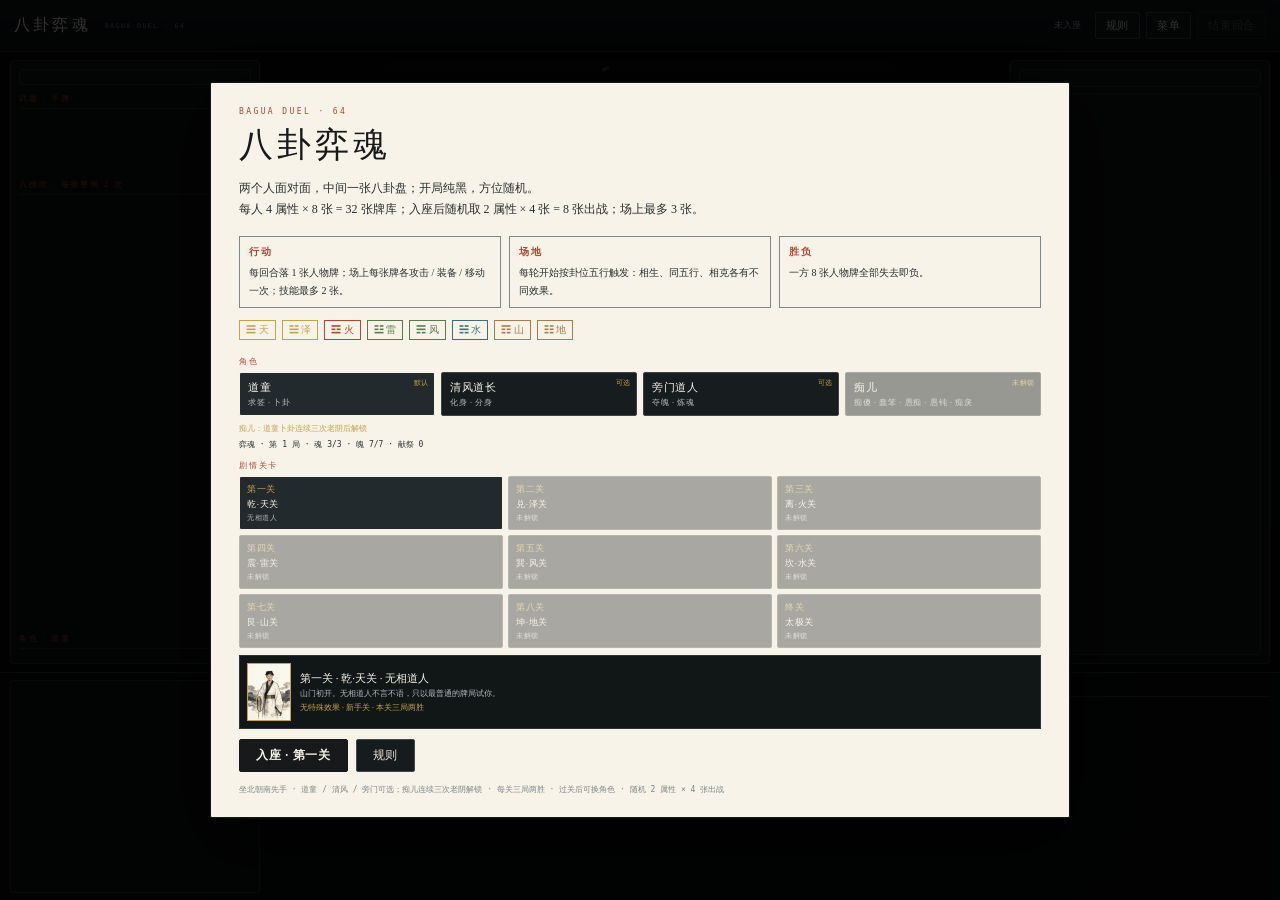
==== index.html @ 4fe2ffb8 "三局两胜结果防抖与结算可读性 阻止已排队的结算定时器误伤下一场；同一场结果只播报一次，仙丹奖励只在系列结束时触发；结算面板数值改为亮色。" ====
<!DOCTYPE html>
<html lang="zh-CN">
<head>
  <meta charset="UTF-8">
  <meta name="viewport" content="width=device-width, initial-scale=1.0">
  <title>八卦弈魂 · 64</title>
  <link rel="stylesheet" href="styles.css?v=20261023u">
</head>
<body>
  <div id="app">
    <header class="topbar">
      <div class="brand">八卦弈魂 <span>BAGUA DUEL · 64</span></div>
      <div class="seatbar" id="seatbar"></div>
      <div class="status" id="status">未入座</div>
      <div class="topactions">
        <button id="btnRules">规则</button>
        <button id="btnPause" title="菜单 / 暂停">菜单</button>
        <button id="btnEnd" disabled>结束回合</button>
      </div>
    </header>

    <main class="stage">
      <aside class="side left">
        <div class="myinfo" id="myInfo"></div>
        <div class="panelhead">武器 · 手牌</div>
        <div class="weapons" id="weapons"></div>
        <div class="panelhead">八技能 · 每张整局 2 次</div>
        <div class="skills" id="skills"></div>
        <div class="panelhead">角色 · 道童</div>
        <div class="charskills" id="charSkills"></div>
      </aside>

      <section class="arena">
        <canvas id="fx" aria-hidden="true"></canvas>
        <div class="opppublic" id="oppPublic"></div>
        <div class="boardwrap">
          <div class="dili">地利</div>
          <div class="board" id="board"></div>
        </div>
        <div class="figure me" id="myFigure"></div>
        <div class="prompt" id="prompt"></div>
      </section>

      <aside class="side right">
        <div class="season" id="season"></div>
        <div class="historyPanel"><div class="history" id="history"></div></div>
      </aside>
    </main>

    <footer class="dock">
      <div class="previewPanel" id="previewPanel"></div>
      <div class="handwrap">
        <div class="handhead" id="handHead"></div>
        <div class="hand" id="hand"></div>
      </div>
    </footer>

    <div class="screens" id="screens"></div>
    <div class="combobanner" id="comboBanner"></div>
    <div class="termflash" id="termFlash"></div>
  </div>

  <script src="src/data.js?v=20261023u"></script>
  <script src="src/meta.js?v=20261023u"></script>
  <script src="src/blessings.js?v=20261023u"></script>
  <script src="src/campaign.js?v=20261023u"></script>
  <script src="src/engine.js?v=20261023u"></script>
  <script src="src/ai.js?v=20261023u"></script>
  <script src="src/ui.js?v=20261023u"></script>
</body>
</html>
---- styles.css ----
:root {
  --paper0: #F7F3E8;
  --paper1: #EAE3D3;
  --paper2: #D5CBB4;
  --paper3: #B5A88E;
  --ink0: #17191B;
  --ink1: #2B3033;
  --ink2: #4B5257;
  --ink3: #7E868B;
  --ink4: #B6BCBE;
  --metal: #C2A24C;
  --wood: #5B7A4B;
  --water: #3F6E7A;
  --fire: #B4472F;
  --earth: #A97B4A;
  --serif: "Iowan Old Style", "Palatino Linotype", "Songti SC", "STSong", Georgia, serif;
  --mono: "SF Mono", ui-monospace, Menlo, Consolas, monospace;
  --season: #5B7A4B;
  --bg: #070809;
  --panel: #0E1113;
  --panel2: #121618;
  --line: #2C3336;
  --text: #E8E1D2;
  --dim: #8C9497;
}
* { box-sizing: border-box; }
html, body { margin: 0; padding: 0; height: 100%; background: var(--bg); color: var(--text); font-family: var(--serif); overflow: hidden; }
body::before {
  content: ''; position: fixed; inset: 0; pointer-events: none; z-index: 0;
  background:
    radial-gradient(ellipse at 50% 44%, rgba(194,162,76,.05), transparent 55%),
    radial-gradient(ellipse at 50% 110%, rgba(180,71,47,.06), transparent 55%);
}
button { font-family: var(--serif); font-size: 11px; letter-spacing: .06em; color: var(--text); background: #161B1D; border: 1px solid #41494C; border-radius: 2px; padding: 5px 10px; cursor: pointer; transition: background .12s, border-color .12s; }
button:hover { background: #232B2D; border-color: var(--paper2); }
button:disabled { opacity: .35; cursor: default; }
button.primary { background: var(--paper0); color: var(--ink0); border-color: var(--paper0); font-weight: 600; }
button.primary:hover { background: var(--fire); border-color: var(--fire); color: var(--paper0); }

#app { position: relative; z-index: 1; display: grid; grid-template-rows: 52px minmax(0, 1fr) 228px; height: 100%; }

/* ---------- 顶栏 ---------- */
.topbar { display: flex; align-items: center; gap: 14px; padding: 0 14px; background: linear-gradient(180deg,#121719,#0B0E10); border-bottom: 1px solid var(--line); }
.brand { font-size: 16px; letter-spacing: .2em; color: var(--paper0); white-space: nowrap; }
.brand span { font-family: var(--mono); font-size: 6.5px; letter-spacing: .22em; color: var(--ink3); margin-left: 7px; vertical-align: 2px; }
.seatbar { flex: 1; min-width: 0; display: flex; gap: 10px; align-items: center; font-size: 10px; color: var(--ink4); overflow: hidden; }
.seatbar span { white-space: nowrap; overflow: hidden; text-overflow: ellipsis; }
.seatbar .sbme { color: var(--paper1); }
.seatbar .sbfoe { color: var(--ink4); }
.seatbar span + span::before { content: '·'; margin-right: 8px; color: var(--ink3); }
.status { font-family: var(--mono); font-size: 9px; line-height: 1.5; color: var(--ink4); text-align: right; white-space: nowrap; }
.status b { color: var(--paper0); font-weight: 500; }
.topactions { display: flex; gap: 6px; }

/* ---------- 主舞台 ---------- */
.stage { min-height: 0; display: grid; grid-template-columns: 272px minmax(0, 1fr) 288px; gap: 10px; padding: 8px 10px; background: radial-gradient(ellipse at 50% 48%, #101416 0%, #070809 62%, #050607 100%); }
.side { min-height: 0; overflow: hidden; display: flex; flex-direction: column; gap: 6px; background: var(--panel); border: 1px solid var(--line); border-radius: 3px; padding: 8px; }
.panelhead { font-size: 8px; letter-spacing: .24em; color: var(--fire); border-bottom: 1px solid #272E31; padding-bottom: 4px; margin-top: 2px; }

.myinfo { background: var(--panel2); border: 1px solid #293033; border-radius: 2px; padding: 7px 8px; }
.myhead { display: flex; align-items: baseline; justify-content: space-between; }
.myhead span { font-size: 15px; color: var(--paper0); letter-spacing: .18em; }
.myhead b { font-size: 9px; color: var(--metal); font-weight: 500; }
.myline { font-family: var(--mono); font-size: 8.5px; color: var(--ink4); margin-top: 3px; }
.myline b { color: var(--paper0); font-weight: 500; }

.weapons { display: grid; grid-template-columns: 1fr 1fr; gap: 5px; min-height: 56px; }
.weapons .emptyhint { grid-column: 1 / -1; color: var(--ink3); font-size: 9px; text-align: center; padding-top: 14px; }
.wcard { text-align: left; padding: 5px 6px; background: #171C1E; border-color: #3C4447; display: flex; flex-direction: column; gap: 1px; }
.wcard .wname { font-size: 11px; color: var(--paper0); }
.wcard .wtype { font-family: var(--mono); font-size: 7px; color: var(--ink4); }
.wcard .wstats { font-family: var(--mono); font-size: 7.5px; color: var(--metal); }
.wcard.sel { border-color: var(--paper0); box-shadow: 0 0 0 1px var(--paper0); }
.wcard:hover .wname { color: var(--fire); }

.skills { display: grid; grid-template-columns: 1fr 1fr; gap: 5px; flex: 1; min-height: 0; overflow: auto; }
.skill { text-align: left; padding: 5px 6px; background: #14191B; border-color: #343C3F; border-left: 2px solid var(--c); display: flex; flex-direction: column; gap: 1px; }
.skill .skname { font-size: 11px; color: var(--paper0); display: flex; align-items: baseline; justify-content: space-between; }
.skill .skname i { font-style: normal; font-size: 12px; color: var(--c); }
.skill .skcond { font-family: var(--mono); font-size: 7px; color: var(--ink4); }
.skill.sel { border-color: var(--paper0); box-shadow: 0 0 0 1px var(--paper0); background: #20272A; }
.skill.used { opacity: .35; }
.skill:hover .skname { color: var(--fire); }

/* ---------- 中间：两个人 + 八卦 ---------- */
.arena { position: relative; min-height: 0; display: flex; flex-direction: column; align-items: center; justify-content: center; gap: 0; }
#fx { position: absolute; inset: 0; width: 100%; height: 100%; z-index: 4; pointer-events: none; }

.figure { position: relative; z-index: 3; height: 62px; display: flex; align-items: center; justify-content: center; pointer-events: none; }
.figure.me { height: 54px; }
.figbox { display: flex; align-items: center; gap: 10px; }
.figure.me .figbox { flex-direction: row-reverse; }
.figmask { position: relative; width: 54px; height: 54px; flex: 0 0 54px; filter: drop-shadow(0 4px 6px rgba(0,0,0,.6)); }
.figmask .face { position: absolute; left: 50%; top: 10px; transform: translateX(-50%); width: 30px; height: 36px; background: var(--paper0); border: 1px solid var(--ink0); border-radius: 44% 44% 48% 48%; }
.figmask .face::after { content: ''; position: absolute; left: 50%; top: 18px; transform: translateX(-50%); width: 1.5px; height: 10px; background: rgba(23,25,27,.4); }
.figmask .hat { position: absolute; left: 50%; top: 2px; transform: translateX(-50%); width: 58px; height: 10px; background: #0B0E10; border-radius: 50%; box-shadow: 0 1px 0 rgba(247,243,232,.1) inset; }
.figmask .hat::before { content: ''; position: absolute; left: 50%; bottom: 4px; transform: translateX(-50%); width: 30px; height: 14px; background: #0B0E10; border-radius: 50% 50% 6% 6%; }
.figmask .eye { position: absolute; top: 24px; width: 5px; height: 3px; background: var(--fire); border-radius: 50%; }
.figmask .eye.l { left: 18px; } .figmask .eye.r { right: 18px; }
.figure.me .figmask .eye { background: var(--metal); }
.figmeta { display: flex; flex-direction: column; gap: 1px; }
.figure.me .figmeta { text-align: right; }
.figmeta b { font-size: 12px; letter-spacing: .22em; color: var(--paper0); font-weight: 500; }
.figmeta span { font-family: var(--mono); font-size: 7.5px; color: var(--ink4); }

.boardwrap { position: relative; width: 440px; height: 440px; flex: 0 0 440px; z-index: 2; }
.dili { position: absolute; left: -34px; top: 50%; transform: translateY(-50%); writing-mode: vertical-rl; font-size: 9px; letter-spacing: .3em; color: var(--fire); border: 1px solid rgba(180,71,47,.5); padding: 6px 3px; z-index: 5; }
.board {
  position: absolute; inset: 0; border-radius: 50%;
  background: radial-gradient(circle at 50% 50%, #f8f4e9 0 34%, #ece4d2 60%, #d8ccb2 100%);
  border: 1.5px solid var(--ink0);
  box-shadow: 0 0 0 5px #1A2022, 0 0 0 6.5px #4A5255, 0 16px 48px rgba(0,0,0,.7);
}
.board::before { content: ''; position: absolute; inset: 14px; border-radius: 50%; border: 1px dashed rgba(23,25,27,.25); pointer-events: none; }
.board::after { content: ''; position: absolute; inset: 34px; border-radius: 50%; border: 1px solid rgba(23,25,27,.15); pointer-events: none; }
.slot {
  position: absolute; left: 50%; top: 50%; width: 88px; height: 98px; z-index: 3;
  transform: translate(-50%, -50%) rotate(var(--a)) translateY(-168px) rotate(calc(-1 * var(--a)));
  display: flex; flex-direction: column; align-items: center; gap: 2px;
}
.slothead { height: 17px; display: flex; align-items: baseline; gap: 3px; white-space: nowrap; }
.slothead b { font-size: 9px; color: var(--ink0); font-weight: 600; }
.slothead span { font-family: var(--mono); font-size: 6.5px; color: var(--ink2); }
.slot.seat .slothead b { color: var(--fire); }
.slot.valid { cursor: pointer; }
.slot.valid .cempty { border-color: var(--ink0); box-shadow: 0 0 0 2px var(--ink0); background: #fffdf6; }
.slot.valid .unit { outline: 2px solid var(--metal); outline-offset: 1px; cursor: pointer; }
.slot.target .unit { outline: 2px solid var(--fire); outline-offset: 1px; cursor: pointer; }
.slot.selected .unit, .slot.selected .cempty { outline: 2px solid var(--fire); outline-offset: 1px; }
.cempty { width: 84px; height: 70px; background: rgba(247,243,232,.92); border: 1px solid var(--ink3); border-radius: 2px; display: flex; flex-direction: column; align-items: center; justify-content: center; gap: 1px; text-align: center; transition: box-shadow .12s, background .12s; }
.cempty b { font-size: 8.5px; color: var(--ink1); font-weight: 500; }
.cempty span { font-family: var(--mono); font-size: 6.3px; color: var(--ink2); }
.cempty em { font-style: normal; font-family: var(--mono); font-size: 6px; color: var(--ink3); }
.unit { position: relative; width: 84px; height: 70px; background: var(--paper0); border: 1px solid var(--ink0); border-radius: 2px; padding: 2px; display: flex; flex-direction: column; align-items: center; color: var(--ink0); box-shadow: 1px 2px 0 rgba(0,0,0,.35); }
.unit.mine { box-shadow: 0 0 0 1.5px var(--fire), 1px 2px 0 rgba(0,0,0,.35); }
.unit.foe { box-shadow: 0 0 0 1.5px var(--water), 1px 2px 0 rgba(0,0,0,.35); }
.unit .uport { width: 30px; height: 34px; display: grid; place-items: center; }
.unit .uport svg { display: block; }
.unit .uname { font-size: 8px; white-space: nowrap; overflow: hidden; max-width: 80px; text-overflow: ellipsis; margin-top: 1px; }
.unit .ustats { position: absolute; left: 2px; right: 2px; bottom: 1px; display: flex; justify-content: space-between; font-family: var(--mono); font-size: 8px; font-weight: 700; }
.unit .ustats span { width: 15px; height: 15px; display: grid; place-items: center; border-radius: 50%; background: var(--ink0); color: var(--paper0); }
.unit .ustats .h { background: var(--paper0); color: var(--ink0); box-shadow: 0 0 0 1px var(--ink0); }
.unit.mine .ustats .a { background: var(--fire); }
.unit.foe .ustats .a { background: var(--water); }
.ushield { position: absolute; top: 1px; right: 1px; padding: 0 3px; height: 13px; display: grid; place-items: center; background: var(--paper0); border: 1px solid var(--water); color: var(--water); font-family: var(--mono); font-size: 7px; z-index: 2; }
.st { position: absolute; font-style: normal; font-family: var(--mono); font-size: 6px; padding: 0 2px; background: var(--ink0); color: var(--paper0); border-radius: 1px; }
.st.ban { left: 1px; top: 1px; background: var(--fire); }
.st.sban { left: 1px; top: 13px; background: var(--water); }
.st.mult { right: 1px; bottom: 17px; background: var(--metal); color: var(--ink0); }
.st.eq { left: 1px; bottom: 1px; background: rgba(23,25,27,.75); max-width: 40px; overflow: hidden; white-space: nowrap; text-overflow: ellipsis; }

.taiji { position: absolute; left: 50%; top: 50%; pointer-events: none; z-index: 2; }
.taiji.big { width: 118px; height: 118px; animation: spin 52s linear infinite; }
.taiji.small { width: 54px; height: 54px; animation: spinrev 19s linear infinite; }
.taiji svg { display: block; width: 100%; height: 100%; }
@keyframes spin { from { transform: translate(-50%,-50%) rotate(0); } to { transform: translate(-50%,-50%) rotate(360deg); } }
@keyframes spinrev { from { transform: translate(-50%,-50%) rotate(0); } to { transform: translate(-50%,-50%) rotate(-360deg); } }
.seatmark { position: absolute; left: 50%; transform: translateX(-50%); font-family: var(--mono); font-size: 7px; letter-spacing: .16em; color: rgba(23,25,27,.55); z-index: 2; pointer-events: none; }
.seatmark.top { top: 8px; } .seatmark.bottom { bottom: 8px; }

.prompt { position: relative; z-index: 5; flex: 0 0 24px; display: flex; align-items: center; justify-content: center; gap: 8px; font-size: 10.5px; color: var(--fire); letter-spacing: .03em; text-align: center; }
.prompt b { color: var(--paper0); font-weight: 500; }
.prompt .sub { color: var(--ink4); font-family: var(--mono); font-size: 8px; }
.prompt .cooldownhint { color: var(--metal); font-family: var(--mono); font-size: 8px; margin-left: 5px; }

/* ---------- 右侧：天时 + 记录 ---------- */
.season { background: var(--panel2); border: 1px solid #293033; border-radius: 3px; padding: 8px 9px; }
.seasontop { display: flex; align-items: baseline; justify-content: space-between; border-bottom: 1px solid #272E31; padding-bottom: 4px; }
.seasontop span { font-size: 8px; letter-spacing: .24em; color: var(--fire); }
.seasontop b { font-family: var(--mono); font-size: 8.5px; color: var(--paper1); font-weight: 500; }
.termnow { padding: 6px 0 4px; }
.termnow b { font-size: 13px; color: var(--paper0); letter-spacing: .06em; }
.termnow span { font-family: var(--mono); font-size: 7.5px; color: var(--metal); margin-left: 6px; }
.termnow p { margin: 3px 0 0; font-size: 9.5px; line-height: 1.5; color: var(--ink4); }
.termnext { border-top: 1px dashed #333B3E; padding-top: 3px; margin-top: 3px; font-size: 8.5px; line-height: 1.5; color: var(--ink4); }
.termnext span { font-family: var(--mono); font-size: 7px; color: var(--fire); margin-right: 4px; }
.termnext b { color: var(--paper1); font-weight: 500; }
.termnext em { display: block; font-style: normal; color: var(--ink3); font-size: 8px; }

.historyPanel { flex: 1; min-height: 0; background: var(--panel2); border: 1px solid #293033; border-radius: 3px; display: flex; flex-direction: column; overflow: hidden; }
.history { flex: 1; min-height: 0; display: flex; flex-direction: column; }
.hhead { display: flex; align-items: baseline; justify-content: space-between; padding: 7px 9px 5px; border-bottom: 1px solid #272E31; }
.hhead span { font-size: 11px; letter-spacing: .18em; color: var(--paper1); }
.hhead i { font-family: var(--mono); font-size: 7px; color: var(--ink3); font-style: normal; }
.hbody { flex: 1; overflow: auto; padding: 4px 9px 8px; scrollbar-width: thin; }
.hrow { display: grid; grid-template-columns: 15px minmax(0,1fr); gap: 4px; font-size: 10.5px; line-height: 1.55; color: var(--ink4); padding: 1px 0; }
.hrow .hk { font-family: var(--mono); font-size: 8px; color: var(--ink3); text-align: center; }
.hrow.month { color: var(--paper1); border-top: 1px solid #2C3437; margin-top: 3px; padding-top: 4px; }
.hrow.month .hk { color: var(--fire); }
.hrow.weather { color: var(--metal); }
.hrow.weather .hk { color: var(--metal); }
.hrow.turn { color: var(--paper1); }
.hrow.turn .hk { color: var(--fire); }
.hrow.place .hk { color: var(--wood); }
.hrow.attack { color: #D8A08E; }
.hrow.attack .hk { color: var(--fire); }
.hrow.equip .hk { color: var(--metal); color: var(--metal); }
.hrow.skill { color: #C9B98E; }
.hrow.skill .hk { color: var(--metal); }
.hrow.death { color: var(--fire); }
.hrow.death .hk { color: var(--fire); }
.hrow.end .hk { color: var(--ink3); }
.hrow.term { color: var(--paper1); }
.hrow.term .hk { color: var(--wood); }

/* ---------- 底部：介绍 + 人物牌 ---------- */
.dock { display: grid; grid-template-columns: 280px minmax(0,1fr); gap: 8px; padding: 7px 10px; background: #0A0D0F; border-top: 1px solid var(--line); }
.previewPanel { min-height: 0; background: var(--panel); border: 1px solid #293033; border-radius: 3px; padding: 8px; display: flex; gap: 8px; overflow: hidden; }
.pvhint { width: 100%; align-self: center; text-align: center; color: var(--ink3); font-size: 9px; line-height: 1.7; }
.pvport { flex: 0 0 auto; width: 74px; }
.pvport svg { display: block; width: 74px; height: 88px; }
.pvinfo { flex: 1; min-width: 0; display: flex; flex-direction: column; gap: 3px; }
.pvt { display: flex; align-items: baseline; justify-content: space-between; gap: 5px; }
.pvt b { font-size: 14px; color: var(--paper0); letter-spacing: .04em; }
.pvt span { font-family: var(--mono); font-size: 7px; color: var(--metal); text-align: right; }
.pvstats { display: flex; gap: 5px; flex-wrap: wrap; }
.pvstats span { font-family: var(--mono); font-size: 8.5px; color: var(--paper1); border: 1px solid #3E474A; padding: 0 4px; border-radius: 1px; }
.pvline { font-size: 9px; line-height: 1.5; color: var(--ink4); }
.pvnote { font-family: var(--mono); font-size: 7.5px; line-height: 1.5; color: var(--fire); }
.pvicon { flex: 0 0 auto; width: 70px; height: 88px; display: grid; place-items: center; font-size: 38px; color: var(--paper1); background: #171C1E; border: 1px solid #343C3F; }

.rosterwrap { min-width: 0; display: flex; flex-direction: column; gap: 3px; }
.rosterhead { display: grid; grid-template-columns: 70px repeat(8, 1fr); gap: 3px; flex: 0 0 17px; }
.rhcorner { font-size: 8px; letter-spacing: .1em; color: var(--ink3); display: flex; align-items: center; padding-left: 3px; }
.rhcol { font-size: 9px; color: var(--paper1); text-align: center; border-bottom: 1px solid #2C3437; display: flex; align-items: center; justify-content: center; gap: 2px; }
.rhcol i { font-style: normal; font-size: 8px; color: var(--ink3); }
.roster { flex: 1; min-height: 0; display: flex; flex-direction: column; gap: 3px; }
.rrow { flex: 1; min-height: 0; display: grid; grid-template-columns: 70px repeat(8, 1fr); gap: 3px; }
.rrowhead { display: flex; flex-direction: column; justify-content: center; padding-left: 3px; border-left: 2px solid var(--c); }
.rrowhead b { font-size: 10px; color: var(--paper1); font-weight: 500; }
.rrowhead span { font-family: var(--mono); font-size: 6.5px; color: var(--ink3); }
.rtile { position: relative; min-width: 0; display: flex; align-items: center; gap: 4px; padding: 2px 4px; text-align: left; background: var(--paper0); color: var(--ink0); border: 1px solid #6E777B; border-radius: 2px; overflow: hidden; }
.rtile:hover { border-color: var(--fire); background: #FFF9EC; }
.rtile.sel { outline: 2px solid var(--fire); outline-offset: 1px; }
.rtile.placed { opacity: .38; }
.rtile.dead { opacity: .28; filter: grayscale(1); }
.rport { flex: 0 0 22px; display: grid; place-items: center; }
.rport svg { display: block; width: 22px; height: 25px; }
.rnm { min-width: 0; display: flex; flex-direction: column; font-size: 9px; white-space: nowrap; overflow: hidden; text-overflow: ellipsis; }
.rnm em { font-style: normal; font-family: var(--mono); font-size: 7px; color: var(--ink2); }
.rstate { position: absolute; right: 2px; top: 2px; font-family: var(--mono); font-size: 6px; color: var(--fire); }
.rstate.dead { color: var(--ink2); }

/* ---------- 幕 / 节气 ---------- */
.screens { position: fixed; inset: 0; z-index: 60; display: none; align-items: center; justify-content: center; padding: 24px; background: rgba(0,0,0,.8); overflow: auto; }
.screens.show { display: flex; }
.panel { width: min(860px, 100%); max-height: 94vh; overflow: auto; background: var(--paper0); color: var(--ink0); border: 1px solid var(--ink0); border-radius: 2px; padding: 24px 28px 22px; box-shadow: 0 24px 70px rgba(0,0,0,.7); }
.kick { font-family: var(--mono); font-size: 8px; letter-spacing: .3em; color: var(--fire); }
.panel h1 { margin: 6px 0 10px; font-size: 34px; font-weight: 500; letter-spacing: .12em; }
.panel h2 { margin: 0; font-size: 20px; font-weight: 500; letter-spacing: .1em; }
.panel .lead { margin: 0 0 16px; font-size: 12px; line-height: 1.75; color: var(--ink1); }
.startrow { display: grid; grid-template-columns: repeat(3, 1fr); gap: 8px; margin-bottom: 12px; }
.startbox { border: 1px solid var(--ink3); padding: 8px 9px; }
.startbox b { display: block; font-size: 10px; letter-spacing: .16em; color: var(--fire); margin-bottom: 3px; }
.startbox span { font-size: 10px; line-height: 1.55; color: var(--ink1); }
.starttrigrams { display: flex; gap: 6px; flex-wrap: wrap; margin-bottom: 16px; }
.starttrigrams span { border: 1px solid var(--c); color: var(--c); padding: 2px 6px; font-size: 10px; }
.startbtns { display: flex; gap: 8px; align-items: center; }
.startbtns button { padding: 7px 16px; font-size: 12px; }
.startbtns button.primary { background: var(--ink0); color: var(--paper0); border-color: var(--ink0); }
.startbtns button.primary:hover { background: var(--fire); border-color: var(--fire); }
.startfoot { margin-top: 12px; font-family: var(--mono); font-size: 8px; color: var(--ink3); }
.phead { display: flex; align-items: baseline; justify-content: space-between; margin-bottom: 10px; }
.phead button { background: transparent; color: var(--ink1); border-color: var(--ink3); }
.rulegrid { display: grid; grid-template-columns: 1fr 1fr; gap: 8px 14px; }
.rulegrid b { display: block; font-size: 10px; letter-spacing: .14em; color: var(--fire); margin-bottom: 2px; }
.rulegrid p { margin: 0; font-size: 10px; line-height: 1.6; color: var(--ink1); }
.skillref { margin-top: 12px; border-top: 1px solid var(--ink3); padding-top: 8px; display: grid; grid-template-columns: 1fr 1fr; gap: 5px 14px; }
.skillref div { font-size: 9.5px; line-height: 1.5; color: var(--ink1); }
.skillref b { color: var(--ink0); margin-right: 5px; }
.rulesfoot { margin-top: 10px; font-family: var(--mono); font-size: 8px; color: var(--ink2); }
.resultrow { display: grid; grid-template-columns: repeat(3, 1fr); gap: 8px; margin: 14px 0 18px; }
.resultrow div { border: 1px solid var(--ink3); padding: 8px; }
.resultrow b { display: block; font-size: 9px; letter-spacing: .16em; color: var(--fire); }
.resultrow span { font-size: 13px; color: var(--ink0); }
.metaline { display: flex; align-items: baseline; justify-content: space-between; gap: 8px; border-top: 1px solid var(--ink3); border-bottom: 1px solid var(--ink3); padding: 7px 0; margin-bottom: 9px; }
.metaline b { font-size: 10px; color: var(--fire); letter-spacing: .08em; }
.metaline span { font-family: var(--mono); font-size: 8px; color: var(--ink2); }
.metachoice { border: 1px solid var(--ink3); padding: 8px; font-size: 9px; color: var(--ink1); }
.metabtns { display: flex; gap: 6px; margin-top: 6px; }
.metabtns button { font-size: 9px; padding: 4px 8px; }
.metabtns button:disabled { opacity: .4; cursor: not-allowed; }
.losslist { display: flex; flex-wrap: wrap; gap: 5px; margin: 7px 0; }
.losslist button { padding: 4px 8px; background: #171C1E; border: 1px solid #3C4447; color: var(--paper0); font-size: 9px; }
.losslist button.sel { border-color: var(--metal); box-shadow: 0 0 0 1px var(--metal); background: #232A2D; }
.losslist button:disabled { opacity: .35; cursor: not-allowed; }
.lossback { margin-top: 2px; padding: 3px 7px; font-size: 8px; }
.sacbox { margin-top: 8px; font-size: 8px; }
.sacattrs { flex-wrap: wrap; }
.sacattrs button { font-size: 8px; padding: 3px 6px; }
.metamsg { border-left: 2px solid var(--metal); padding: 5px 7px; font-size: 9px; color: var(--ink1); background: rgba(194,162,76,.08); }
.metafail { border: 1px solid var(--fire); padding: 7px; color: var(--fire); font-size: 10px; }
.metafail span { display: block; color: var(--ink1); font-size: 8px; margin-top: 2px; }
.metafoot { margin-top: 10px; font-size: 8px; color: var(--ink2); line-height: 1.5; }
.runmeta { margin: -4px 0 9px; font-family: var(--mono); font-size: 8px; color: var(--ink1); }

.termflash { position: fixed; inset: 0; z-index: 55; pointer-events: none; display: none; align-items: center; justify-content: center; flex-direction: column; gap: 7px; background: radial-gradient(ellipse at 50% 45%, rgba(247,243,232,.94) 0%, rgba(234,227,211,.55) 42%, rgba(0,0,0,0) 70%); }
.termflash.show { display: flex; animation: termfade 2.3s ease-out forwards; }
.termflash .tf1 { font-size: 40px; letter-spacing: .3em; color: var(--ink0); }
.termflash .tf2 { font-family: var(--mono); font-size: 10px; letter-spacing: .12em; color: var(--fire); }
.termflash .tf3 { font-size: 13px; color: var(--ink1); letter-spacing: .04em; }
@keyframes termfade { 0% { opacity: 0; } 12% { opacity: 1; } 70% { opacity: 1; } 100% { opacity: 0; } }

@media (max-width: 1280px) {
  .stage { grid-template-columns: 250px minmax(0,1fr) 260px; }
  .boardwrap { width: 390px; height: 390px; flex-basis: 390px; }
  .slot { transform: translate(-50%,-50%) rotate(var(--a)) translateY(-148px) rotate(calc(-1 * var(--a))); }
  .dock { grid-template-columns: 250px minmax(0,1fr); }
}
@media (max-width: 1080px) {
  .stage { grid-template-columns: 230px minmax(0,1fr); }
  .side.right { display: none; }
  .boardwrap { width: 340px; height: 340px; flex-basis: 340px; }
  .slot { transform: translate(-50%,-50%) rotate(var(--a)) translateY(-128px) rotate(calc(-1 * var(--a))); }
  .rtile .rport { display: none; }
}

/* 人物牌网格压缩，四行同屏 */
.rtile { height: 38px; }
.rport { flex: 0 0 18px; }
.rport svg { width: 18px; height: 20px; }
.rnm { font-size: 8.5px; }
.rnm em { font-size: 6.5px; }
.rrow { gap: 2px; }

/* 可选目标：落子用朱砂，攻击用更粗的朱砂 */
.slot.valid .cempty { border-color: var(--fire); box-shadow: 0 0 0 2px var(--fire), inset 0 0 0 1px rgba(180,71,47,.25); }
.slot.target .unit { outline: 2.5px solid var(--fire); outline-offset: 1px; box-shadow: 0 0 0 3px rgba(180,71,47,.2), 1px 2px 0 rgba(0,0,0,.35); }

/* ================= v2：8 张手牌 / 场上 3 / 公开手牌 / 场地 ================= */
.opppublic {
  position: relative; z-index: 3; height: 84px; width: 100%;
  display: flex; align-items: center; justify-content: center; gap: 12px;
}
.opppublic .figbox { flex: 0 0 auto; }
.opppublic .figmask { transform: scale(.8); }
.oppu { display: flex; flex-direction: column; gap: 2px; min-width: 0; }
.oplabel { font-family: var(--mono); font-size: 6.5px; letter-spacing: .12em; color: var(--ink4); }
.ophand { display: flex; gap: 2px; }
.opweapons { display: flex; gap: 3px; align-items: center; }
.wmini { padding: 1px 4px; font-size: 8px; color: var(--paper1); background: #151A1C; border: 1px solid #3E4649; border-radius: 1px; }
.wmini:hover { border-color: var(--metal); }
.none { font-size: 8px; color: var(--ink3); }
.sbdiff { font-family: var(--mono); font-size: 7px; color: var(--metal); }

.htile.mini {
  width: 26px; height: 32px; padding: 1px; gap: 0; display: flex; flex-direction: column; align-items: center;
  background: var(--paper0); border: 1px solid #5D676A; border-radius: 1px;
}
.htile.mini .hport { display: block; }
.htile.mini .hport svg { width: 20px; height: 22px; display: block; }
.htile.mini span { font-size: 5.5px; color: var(--ink1); line-height: 1; }
.htile.mini.dead { opacity: .25; filter: grayscale(1); }
.htile.mini.board { opacity: .4; }
.htile.mini.sel { outline: 1px solid var(--fire); }

.handwrap { display: flex; flex-direction: column; gap: 4px; min-width: 0; min-height: 0; }
.handhead {
  flex: 0 0 17px; display: flex; align-items: center; justify-content: space-between; gap: 8px;
  font-family: var(--mono); font-size: 7.5px; color: var(--ink4);
  border-bottom: 1px solid #2C3437; padding: 0 2px;
}
.handhead span:nth-child(2) { color: var(--metal); }
.handhead span:nth-child(3) { color: var(--fire); }
.dock .hand {
  flex: 1; min-height: 0; display: grid; grid-template-columns: repeat(4, 1fr); grid-template-rows: repeat(2, 1fr);
  gap: 4px; padding: 0; overflow: hidden; align-items: stretch;
}
.htile {
  position: relative; min-width: 0; min-height: 0; display: flex; align-items: center; gap: 5px;
  padding: 3px 5px; text-align: left; background: var(--paper0); color: var(--ink0);
  border: 1px solid #6E777B; border-radius: 2px; overflow: hidden;
}
.htile:hover { border-color: var(--fire); background: #FFF9EC; }
.htile.sel { outline: 2px solid var(--fire); outline-offset: 1px; }
.htile.board { opacity: .42; }
.htile.dead { opacity: .25; filter: grayscale(1); }
.htile .hport { flex: 0 0 30px; display: grid; place-items: center; }
.htile .hport svg { display: block; width: 30px; height: 34px; }
.htile .hname { min-width: 0; flex: 1; font-size: 11px; white-space: nowrap; overflow: hidden; text-overflow: ellipsis; }
.htile .hstats { font-family: var(--mono); font-size: 8px; color: var(--ink2); }
.htile .hstate { position: absolute; right: 2px; top: 2px; font-family: var(--mono); font-size: 6px; color: var(--fire); }
.htile .hstate.dead { color: var(--ink2); }

.season .fghead { font-size: 7px; letter-spacing: .18em; color: var(--fire); margin-bottom: 3px; }
.fgrow {
  display: flex; align-items: baseline; gap: 5px; padding: 2px 0;
  border-bottom: 1px dashed #293033; font-size: 7.5px; line-height: 1.45; color: var(--ink4);
  white-space: nowrap; overflow: hidden;
}
.fgrow b { flex: 0 0 14px; color: var(--c); font-weight: 600; }
.fgrow span { overflow: hidden; text-overflow: ellipsis; }
.termline { margin-top: 4px; font-family: var(--mono); font-size: 7px; color: var(--ink3); }

.slot.move .cempty { border-color: var(--water); box-shadow: 0 0 0 2px var(--water); }
.slot.equipable .unit { outline: 2px solid var(--metal); outline-offset: 1px; cursor: pointer; }
.slot.skillable .unit { outline: 2px solid var(--wood); outline-offset: 1px; cursor: pointer; }
.slot.ally .unit { outline: 2px solid #6E9B6E; outline-offset: 1px; cursor: pointer; }
.unit .uweapon {
  position: absolute; right: 1px; top: 1px; font-family: var(--mono); font-size: 6px;
  color: var(--paper0); background: rgba(23,25,27,.78); padding: 0 2px; border-radius: 1px; z-index: 2;
}
.ubadges { position: absolute; left: 1px; right: 1px; bottom: 17px; display: flex; flex-wrap: wrap; gap: 1px; z-index: 2; }
.ubadges .st { position: static; font-style: normal; font-family: var(--mono); font-size: 5.5px; padding: 0 2px; border-radius: 1px; background: var(--ink0); color: var(--paper0); }
.ubadges .st.buff { background: var(--fire); }
.ubadges .st.debuff { background: var(--water); }
.ubadges .st.armor { background: var(--earth); }
.ubadges .st.vuln { background: #8A5A4A; }
.ubadges .st.fire { background: var(--fire); }
.ubadges .st.burn { background: #7A3A28; }
.ubadges .st.new { background: var(--metal); color: var(--ink0); }
.ubadges .st.done { background: #5A6265; }
.ubadges .st.extra { background: var(--wood); }
.ubadges .st.ban { background: var(--fire); }
.ubadges .st.sban { background: var(--water); }

.diffhead { font-size: 8px; letter-spacing: .22em; color: var(--fire); margin: 10px 0 5px; }
.diffbtns { display: flex; gap: 6px; margin-bottom: 14px; }
.diff {
  flex: 1; text-align: left; padding: 7px 8px; background: #171C1E; color: var(--text);
  border: 1px solid #3C4447; display: flex; flex-direction: column; gap: 2px;
}
.diff b { font-size: 11px; color: var(--paper0); font-weight: 500; }
.diff span { font-size: 8px; line-height: 1.4; color: var(--ink4); }
.diff.sel { border-color: var(--paper0); box-shadow: 0 0 0 1px var(--paper0); background: #232A2D; }
.diff:hover b { color: var(--fire); }

.charhead { font-size: 8px; letter-spacing: .22em; color: var(--fire); margin: 10px 0 5px; }
.charpick { display: grid; grid-template-columns: repeat(4, minmax(0, 1fr)); gap: 6px; margin-bottom: 12px; }
.charpick-btn {
  position: relative; text-align: left; padding: 7px 8px; background: #171C1E; color: var(--text);
  border: 1px solid #3C4447; display: flex; flex-direction: column; gap: 2px; cursor: pointer;
}
.charpick-btn b { font-size: 11px; color: var(--paper0); font-weight: 500; padding-right: 26px; }
.charpick-btn span { font-size: 8px; line-height: 1.4; color: var(--ink4); white-space: nowrap; overflow: hidden; text-overflow: ellipsis; }
.charpick-btn i { position: absolute; top: 5px; right: 5px; font-size: 7px; font-style: normal; color: var(--metal); }
.charpick-btn.sel { border-color: var(--paper0); box-shadow: 0 0 0 1px var(--paper0); background: #232A2D; }
.charpick-btn:disabled { opacity: .42; cursor: not-allowed; }
.charpick-btn:not(:disabled):hover b { color: var(--fire); }
@media (max-width: 600px) { .charpick { grid-template-columns: repeat(2, minmax(0, 1fr)); } }
.charstreak { margin: -5px 0 9px; font-size: 8px; color: var(--metal); }
.cchoice { margin-top: 6px; border: 1px solid var(--line); background: #0E1113; padding: 6px; }
.cchoicehead { font-size: 8px; color: var(--metal); margin-bottom: 5px; line-height: 1.4; }
.cchoicegrid { display: grid; grid-template-columns: 1fr 1fr 1fr; gap: 4px; }
.cchoicegrid button { text-align: left; padding: 5px 6px; background: #171C1E; border: 1px solid #3C4447; display: flex; flex-direction: column; gap: 1px; }
.cchoicegrid button b { font-size: 10px; color: var(--paper0); font-weight: 500; }
.cchoicegrid button span { font-size: 7px; color: var(--ink4); line-height: 1.35; }
.cchoicegrid button:hover { border-color: var(--metal); }
.cchoicecancel { margin-top: 5px; font-size: 8px; padding: 3px 7px; }

.preppanel { width: min(980px, 100%); max-height: 94vh; overflow: auto; }
.preppanel h2 { margin: 2px 0 5px; font-size: 22px; font-weight: 500; }
.preplead { margin: 0 0 9px; font-size: 9px; color: var(--ink2); line-height: 1.5; }
.prepattrs { display: grid; grid-template-columns: repeat(4, minmax(0, 1fr)); gap: 6px; margin-bottom: 8px; }
.prepatt { text-align: left; padding: 6px 8px; background: #171C1E; border: 1px solid #3C4447; display: flex; flex-direction: column; gap: 2px; }
.prepatt b { font-size: 11px; color: var(--paper0); font-weight: 500; }
.prepatt span { font-family: var(--mono); font-size: 7px; color: var(--ink4); }
.prepatt.sel { border-color: var(--c); box-shadow: 0 0 0 1px var(--c); background: #232A2D; }
.prepgrid { display: grid; grid-template-columns: 1fr 1fr; gap: 8px; }
.prepcol { border: 1px solid #3C4447; padding: 6px; }
.prepcolhead { display: flex; justify-content: space-between; border-bottom: 1px solid #3C4447; padding-bottom: 3px; margin-bottom: 5px; }
.prepcolhead b { font-size: 11px; color: var(--c); font-weight: 500; }
.prepcolhead span { font-family: var(--mono); font-size: 8px; color: var(--ink4); }
.prepcards { display: grid; grid-template-columns: repeat(4, minmax(0, 1fr)); gap: 4px; }
.prepcard { padding: 3px; background: #171C1E; border: 1px solid #3C4447; display: flex; flex-direction: column; align-items: stretch; gap: 1px; text-align: left; }
.prepcard .prepport { display: block; width: 100%; aspect-ratio: 34 / 45; overflow: hidden; background: #d8cfb8; }
.prepcard .prepport .portrait { width: 100%; height: 100%; object-fit: cover; }
.prepname { font-size: 8px; color: var(--paper0); }
.prepstat { font-family: var(--mono); font-size: 7px; color: var(--ink4); }
.prepcard.sel { border-color: var(--c); box-shadow: 0 0 0 1px var(--c); background: #232A2D; }
.prepcard:disabled { opacity: .35; cursor: not-allowed; }
.prephint { font-size: 9px; color: var(--ink3); border: 1px dashed #3C4447; padding: 14px; text-align: center; }
.prepbar { display: flex; align-items: center; justify-content: space-between; gap: 8px; margin-top: 10px; }
.prepcount { font-family: var(--mono); font-size: 8px; color: var(--ink2); }
.prepactions { display: flex; gap: 5px; }
.prepactions button { font-size: 9px; }
.prepactions button:disabled { opacity: .4; cursor: not-allowed; }
@media (max-width: 600px) {
  .prepattrs { grid-template-columns: repeat(2, minmax(0, 1fr)); }
  .prepgrid { grid-template-columns: 1fr; }
  .prepbar { align-items: flex-start; flex-direction: column; }
}

.charwho { display: flex; align-items: center; justify-content: space-between; gap: 6px; margin-bottom: 4px; }
.charwho b { font-size: 11px; color: var(--paper0); font-weight: 500; }
.charwho span { font-size: 8px; color: var(--ink4); }
.cskills { display: grid; grid-template-columns: 1fr 1fr; gap: 5px; }
.cskill {
  display: flex; flex-direction: column; align-items: flex-start; gap: 1px;
  padding: 6px 7px; background: #171C1E; color: var(--text);
  border: 1px solid #3C4447; cursor: pointer; text-align: left;
}
.cskill b { font-size: 12px; color: var(--paper0); font-weight: 500; }
.cskill i { font-size: 7px; font-style: normal; color: var(--ink4); }
.cskill span { font-size: 8px; color: var(--water); }
.cskill:not(:disabled):hover { border-color: var(--paper2); }
.cskill:disabled { opacity: .42; cursor: not-allowed; }
.cskill.used b { color: var(--ink3); }
.charhint { margin-top: 4px; font-size: 8px; color: var(--ink4); line-height: 1.4; }
.charres {
  display: flex; flex-wrap: wrap; align-items: center; gap: 4px 6px;
  margin-top: 5px; padding: 5px 6px; border: 1px solid var(--line); border-left: 2px solid var(--metal);
  background: #0E1113;
}
.charres b { font-size: 14px; color: var(--paper0); font-weight: 500; }
.charres span { font-size: 9px; color: var(--text); }
.charres i { font-size: 8px; font-style: normal; color: var(--ink4); }
.charres .coins { display: flex; gap: 4px; }
.charres .coins i {
  display: grid; place-items: center; width: 20px; height: 20px; border-radius: 50%;
  border: 1px solid var(--metal); font-size: 9px; font-style: normal;
}
.charres .coins i.yang { color: #f0cc6e; background: #2b2414; }
.charres .coins i.yin { color: #a9c9bb; background: #14201a; border-color: var(--water); }

.fieldguide { margin-top: 10px; border-top: 1px solid var(--ink3); padding-top: 7px; }
.fieldguide .fghead { font-size: 8px; letter-spacing: .2em; color: var(--fire); margin-bottom: 4px; }
.fieldguide .fgrow { font-size: 9px; color: var(--ink1); border-bottom: 1px dashed var(--ink4); }
.fieldguide .fgrow b { flex-basis: 20px; }
.skill .skcond .uses { color: var(--metal); font-weight: 600; }
.skill.used { opacity: .4; }

/* v2 手牌高度收口：两行各 60，避免撑出底栏 */
.dock .hand { grid-template-rows: repeat(2, 60px); }
.htile { height: 60px; }

/* 战斗预演 + 击杀反馈 */
.combobanner {
  position: fixed; left: 50%; top: 34%; transform: translate(-50%, -50%);
  z-index: 45; pointer-events: none; opacity: 0; white-space: nowrap;
  font-size: 20px; letter-spacing: .12em; color: var(--paper0);
  background: rgba(23,25,27,.86); border: 1px solid var(--metal); padding: 6px 14px;
}
.combobanner.show { animation: comboIn 1.2s ease-out forwards; }
@keyframes comboIn {
  0% { opacity: 0; transform: translate(-50%,-50%) scale(.92); }
  15% { opacity: 1; transform: translate(-50%,-50%) scale(1.04); }
  70% { opacity: 1; }
  100% { opacity: 0; transform: translate(-50%,-58%) scale(1); }
}
.arena.shake { animation: arenaShake .3s; }
@keyframes arenaShake {
  0%,100% { transform: translate(0,0); }
  20% { transform: translate(-5px,2px); }
  40% { transform: translate(4px,-3px); }
  60% { transform: translate(-3px,-1px); }
  80% { transform: translate(2px,2px); }
}
.fc { width: 100%; display: flex; flex-direction: column; gap: 2px; align-self: center; }
.fcnames { font-size: 10px; color: var(--metal); letter-spacing: .08em; }
.fcdmg { font-size: 34px; line-height: 1; color: var(--paper0); font-weight: 600; }
.fcdmg small { font-size: 12px; color: var(--ink4); font-weight: 400; }
.fcbreak { font-family: var(--mono); font-size: 7.5px; line-height: 1.5; color: var(--ink4); }
.fchp { font-size: 10px; color: var(--paper1); }
.fchp .kill { color: var(--fire); }
.fcconfirm { margin-top: 3px; font-family: var(--mono); font-size: 7.5px; color: var(--fire); }

/* ---- 立绘位图（assets/art/cards/<牌 id>.webp） ---- */
.portrait {
  display: block;
  object-fit: cover;
  object-position: center;
  background: #F7F3E8;
}
.unit .uport .portrait { width: 30px; height: 34px; }
.pvport .portrait { width: 74px; height: 88px; }
.htile .hport .portrait { width: 30px; height: 34px; }
.htile.mini .hport .portrait { width: 20px; height: 22px; }

/* ---- 防御 / 剧毒 ---- */
.ubadges .st.guard { background: var(--metal); color: var(--ink0); }
.ubadges .st.poison { background: #4E6B2F; }
.defendbar { display: inline-flex; gap: 4px; margin-left: 6px; vertical-align: middle; }
.dbtn {
  font-family: inherit; font-size: 9px; padding: 1px 6px; cursor: pointer;
  background: #232A2D; color: var(--paper1); border: 1px solid var(--metal);
}
.dbtn:hover { background: var(--metal); color: var(--ink0); }
.dbtn.warn { border-color: var(--fire); color: var(--fire); }
.dbtn.warn:hover { background: var(--fire); color: var(--paper0); }

/* 2D / 3D 入口 */
.tolink {
  font-family: inherit; font-size: 11px; padding: 3px 9px; text-decoration: none;
  background: #232A2D; color: var(--metal); border: 1px solid var(--metal);
  display: inline-flex; align-items: center;
}
.tolink:hover { background: var(--metal); color: var(--ink0); }

/* 新卡面结构：htop 只在像素/移动版显示 */
.htile .htop { display: none; }
.htile .hstats i { font-style: normal; }

/* AI 步骤导演 + 技能播报 */
.aiui { pointer-events: none; }
.castbanner, .aibanner, .aitrack, .deathcard, .airecap { font-family: var(--mono); }
.castbanner {
  position: fixed; left: 50%; top: 102px; transform: translateX(-50%);
  z-index: 60; padding: 5px 12px; display: none; pointer-events: none;
  background: rgba(8,12,13,.92); color: var(--paper0);
  border: 1px solid var(--metal); box-shadow: 0 0 18px rgba(194,162,76,.25);
  font-size: 11px; letter-spacing: .08em; white-space: nowrap;
}
.castbanner.show { display: block; animation: castIn 1.5s ease-out forwards; }
.castbanner.skill { border-color: var(--water); color: #cfe5e7; }
.castbanner.weapon { border-color: var(--metal); color: #f0d994; }
@keyframes castIn {
  0% { opacity: 0; transform: translate(-50%, -6px); }
  12%, 72% { opacity: 1; transform: translate(-50%, 0); }
  100% { opacity: 0; transform: translate(-50%, -4px); }
}
.aibanner {
  position: fixed; left: 50%; top: 58px; transform: translateX(-50%);
  z-index: 59; display: none; align-items: center; gap: 9px; pointer-events: none;
  padding: 5px 9px; background: rgba(8,12,13,.92); border: 1px solid #6f9ca3;
  color: var(--paper0); font-size: 10px; white-space: nowrap;
  box-shadow: 0 0 16px rgba(111,156,163,.2);
}
.aibanner.show { display: flex; }
.aibanner button {
  pointer-events: auto; font-size: 8px; padding: 2px 6px;
  background: #1b2426; border: 1px solid var(--metal); color: var(--paper1);
}
.aitrack {
  position: fixed; left: 50%; top: 88px; transform: translateX(-50%);
  z-index: 58; display: none; max-width: min(92vw, 620px); overflow-x: auto;
  gap: 4px; align-items: center; pointer-events: none; white-space: nowrap;
  padding: 3px 5px; background: rgba(7,10,11,.72);
}
.aitrack.show { display: flex; }
.aitrack b { color: var(--metal); font-size: 8px; font-weight: 500; }
.aitrack span { font-size: 7px; color: var(--ink3); border-left: 1px solid var(--line); padding-left: 4px; }
.aitrack span.cur { color: var(--paper0); }
.deathcard {
  position: fixed; left: 50%; top: 33%; transform: translate(-50%, -50%);
  z-index: 65; display: none; min-width: 210px; max-width: 78vw; pointer-events: none;
  padding: 7px 10px; background: rgba(12,8,8,.95); border: 1px solid var(--fire);
  color: var(--paper0); font-size: 9px; line-height: 1.5; text-align: left;
  box-shadow: 0 0 24px rgba(180,71,47,.3);
}
.deathcard.show { display: block; animation: deathIn 1.8s ease-out forwards; }
.deathcard b { display: block; color: #ff9c8a; font-size: 12px; margin-bottom: 2px; }
.deathcard span { display: block; color: var(--paper1); font-size: 8px; }
.deathcard div { color: var(--ink4); font-size: 8px; }
.deathcard small { display: block; color: var(--ink3); font-size: 7px; margin-top: 3px; }
@keyframes deathIn {
  0% { opacity: 0; transform: translate(-50%, -45%) scale(.94); }
  10%, 78% { opacity: 1; transform: translate(-50%, -50%) scale(1); }
  100% { opacity: 0; transform: translate(-50%, -55%) scale(1); }
}
.airecap {
  position: fixed; left: 50%; top: 16%; transform: translateX(-50%);
  z-index: 66; display: none; width: min(86vw, 420px); pointer-events: auto;
  padding: 9px 11px; background: rgba(9,13,14,.97); border: 1px solid var(--metal);
  color: var(--paper1); font-size: 9px; line-height: 1.6;
  box-shadow: 0 8px 30px rgba(0,0,0,.6);
}
.airecap.show { display: block; }
.airecap b { display: block; color: var(--metal); font-size: 10px; margin-bottom: 4px; }
.airecap ol { margin: 0; padding-left: 18px; }
.airecap li { color: var(--paper1); }
.airecap .recapdeath { margin-top: 5px; border-top: 1px solid var(--line); padding-top: 4px; color: #ff9c8a; }
.airecap .recapdeath span { display: block; font-size: 8px; }
.airecap button { margin-top: 6px; float: right; font-size: 8px; padding: 2px 6px; }
.pxpulse {
  position: fixed; z-index: 62; pointer-events: none;
  border: 2px solid var(--metal);
  box-shadow: 0 0 18px rgba(194,162,76,.5), inset 0 0 14px rgba(111,156,163,.35);
  animation: pxpulseFade .85s ease-out forwards;
}
.pxpulse.weapon { border-color: #f0d994; }
.pxpulse i {
  position: absolute; left: 50%; top: 50%; width: 4px; height: 4px;
  background: var(--c); box-shadow: 0 0 4px var(--c);
  animation: pxpart .75s ease-out forwards; animation-delay: var(--dl);
}
@keyframes pxpulseFade { 0% { opacity: 0; transform: scale(.7); } 20% { opacity: 1; transform: scale(1.04); } 100% { opacity: 0; transform: scale(1.16); } }
@keyframes pxpart { to { transform: translate(var(--dx), var(--dy)) scale(.25); opacity: 0; } }
.slot.ai-source { outline: 2px solid var(--water); outline-offset: 2px; }
.slot.ai-target { outline: 2px solid var(--fire); outline-offset: 2px; }
.screens.show ~ .aiui { display: none !important; }

/* 天时 · 福缘开囊 */
.blessingpanel { width: min(980px, 100%); max-height: 94vh; overflow: auto; }
.blessingpanel h2 { margin: 3px 0 6px; font-size: 24px; font-weight: 500; }
.blesslead { margin: 0 0 10px; color: var(--ink2); font-size: 9px; }
.pouchrow { display: grid; grid-template-columns: repeat(3, minmax(0, 1fr)); gap: 8px; }
.pouch {
  position: relative; min-height: 232px; padding: 16px 9px 10px; text-align: left;
  background: linear-gradient(145deg, #a5352e, #6e1f20 60%, #3b1417);
  border: 2px solid #d5a953; box-shadow: inset 0 0 0 1px #2b1112, 3px 3px 0 #000;
  color: #f8ead0; display: flex; flex-direction: column; gap: 3px; cursor: pointer;
  clip-path: polygon(8% 0, 92% 0, 100% 10%, 100% 86%, 50% 100%, 0 86%, 0 10%);
}
.pouch:before {
  content: ''; position: absolute; left: 20%; right: 20%; top: 39px; height: 84px;
  border: 1px solid rgba(255,224,150,.35); border-radius: 44% 44% 38% 38%;
  pointer-events: none;
}
.pouch:after {
  content: ''; position: absolute; left: 50%; top: 6px; width: 2px; height: 16px;
  background: #e0bb61; box-shadow: 0 0 4px #f5d989;
}
.pouchcord { position: absolute; left: 32%; right: 32%; top: 22px; height: 5px; border: 1px solid #efd486; }
.pouchseal { position: absolute; right: 7px; top: 8px; font-size: 8px; color: #f2d58e; }
.pouchname { position: relative; z-index: 2; margin-top: 84px; font-size: 16px; color: #fff1ce; font-weight: 500; }
.pouchterm { font-size: 8px; color: #e5c77f; }
.pouchtext { position: relative; z-index: 2; margin-top: 3px; font-size: 9px; line-height: 1.45; color: #f4dfbd; }
.pouch.trick { background: linear-gradient(145deg, #681c20, #251315 55%, #100b0c); border-color: #e6c46b; }
.pouch.trick .pouchcord { border-style: double; }
.pouch.trick .pouchseal { color: #ff9c8a; }
.trickmark { position: absolute; left: 25%; top: 34%; z-index: 3; display: grid; place-items: center; width: 34px; height: 34px; border: 2px solid #e6c46b; color: #f4d889; font-style: normal; font-size: 18px; transform: rotate(-12deg); }
.pouch.picked { border-color: #fff0ae; box-shadow: 0 0 0 2px #f0cc6e, 0 0 28px rgba(240,204,110,.5); transform: translateY(-5px) scale(1.02); transition: .25s; }
.pouch.dim { opacity: .35; }
.blessfoot { margin-top: 10px; font-size: 8px; color: var(--ink3); text-align: right; }
.blessbar { display: flex; align-items: center; gap: 5px; flex-wrap: wrap; margin-bottom: 3px; padding: 3px 4px; background: #151b1d; border-left: 2px solid var(--metal); }
.blessbar > span { font-size: 8px; color: var(--ink4); }
.blessbar > b { font-size: 10px; color: var(--paper0); font-weight: 500; }
.blessbar > b.trick { color: #ff9c8a; }
.foebless { font-size: 8px; color: var(--ink4); margin-bottom: 3px; padding-left: 4px; }
.trickbtn { font-size: 8px; padding: 2px 5px; margin-left: auto; color: var(--metal); border-color: var(--metal); background: #1b2325; }
@media (max-width: 600px) {
  .pouchrow { grid-template-columns: 1fr; }
  .pouch { min-height: 150px; clip-path: polygon(5% 0,95% 0,100% 8%,100% 92%,50% 100%,0 92%,0 8%); }
  .pouch:before { height: 40px; top: 25px; }
  .pouchname { margin-top: 35px; font-size: 15px; }
  .pouchtext { font-size: 9px; }
  .trickmark { left: auto; right: 12px; top: 45px; }
}

/* 剧情关卡 */
.levelhead { font-size: 8px; letter-spacing: .22em; color: var(--fire); margin: 10px 0 5px; }
.levelpick { display: grid; grid-template-columns: repeat(3, minmax(0, 1fr)); gap: 5px; margin-bottom: 7px; }
.levelbtn { position: relative; text-align: left; padding: 6px 7px; background: #171C1E; border: 1px solid #3C4447; display: flex; flex-direction: column; gap: 2px; min-height: 48px; }
.levelbtn b { font-size: 9px; color: var(--metal); font-weight: 500; }
.levelbtn span { font-size: 9px; color: var(--paper0); }
.levelbtn i { font-size: 7px; font-style: normal; color: var(--ink4); }
.levelbtn.sel { border-color: var(--paper0); box-shadow: 0 0 0 1px var(--paper0); background: #232A2D; }
.levelbtn.cleared i { color: var(--wood); }
.levelbtn:disabled { opacity: .35; cursor: not-allowed; }
.leveldesc { display: flex; align-items: center; gap: 9px; border: 1px solid var(--line); padding: 7px; margin-bottom: 10px; background: #111617; }
.leveldesc > div { display: flex; flex-direction: column; gap: 2px; }
.leveldesc > div b { font-size: 11px; color: var(--paper0); font-weight: 500; }
.leveldesc > div span { font-size: 8px; color: var(--ink4); line-height: 1.45; }
.leveldesc > div em { font-size: 8px; color: var(--metal); font-style: normal; }
.leveldesc .portrait { flex: 0 0 44px; border: 1px solid var(--metal); }
.taijiboss { width: 44px; height: 44px; flex: 0 0 44px; display: grid; place-items: center; font-size: 28px; color: var(--paper0); border: 1px solid var(--metal); background: #17191B; }
.levelbadge { font-size: 8px; color: var(--metal); margin-bottom: 3px; padding-left: 4px; }
.pausepanel { width: min(460px, 100%); }
.pausepanel h2 { margin: 4px 0 8px; font-size: 22px; font-weight: 500; }
.pausepanel .startbtns { justify-content: flex-start; flex-wrap: wrap; }

/* 24 只节气锦囊的轮廓差异（同一红缎底，不同剪影） */
.pouch.shape-gourd { clip-path: polygon(34% 0,66% 0,72% 8%,80% 24%,96% 40%,97% 80%,50% 100%,3% 80%,4% 40%,20% 24%,28% 8%); }
.pouch.shape-umbrella { clip-path: polygon(50% 0,100% 18%,100% 88%,50% 100%,0 88%,0 18%); }
.pouch.shape-bell { clip-path: polygon(28% 0,72% 0,78% 8%,72% 24%,88% 48%,92% 82%,50% 100%,8% 82%,12% 48%,28% 24%,22% 8%); }
.pouch.shape-swallow { clip-path: polygon(50% 0,100% 18%,72% 45%,88% 100%,50% 72%,12% 100%,28% 45%,0 18%); }
.pouch.shape-kite { clip-path: polygon(50% 0,96% 24%,100% 84%,50% 100%,0 84%,4% 24%); }
.pouch.shape-leaf { clip-path: polygon(50% 0,96% 30%,86% 84%,50% 100%,14% 84%,4% 30%); }
.pouch.shape-pomegranate { clip-path: polygon(50% 0,70% 8%,82% 24%,96% 48%,90% 80%,50% 100%,10% 80%,4% 48%,18% 24%,30% 8%); }
.pouch.shape-wheat { clip-path: polygon(50% 0,70% 14%,62% 28%,90% 44%,72% 62%,84% 82%,50% 100%,16% 82%,28% 62%,10% 44%,38% 28%,30% 14%); }
.pouch.shape-sickle { clip-path: polygon(18% 0,88% 0,100% 12%,92% 42%,58% 44%,28% 100%,0 72%,38% 24%,12% 12%); }
.pouch.shape-sun { clip-path: polygon(50% 0,62% 12%,80% 4%,78% 24%,100% 26%,86% 44%,100% 62%,80% 64%,86% 88%,60% 80%,50% 100%,40% 80%,14% 88%,20% 64%,0 62%,14% 44%,0 26%,20% 24%,18% 4%,38% 12%); }
.pouch.shape-cicada { clip-path: polygon(50% 0,88% 18%,98% 52%,70% 94%,50% 100%,30% 94%,2% 52%,12% 18%); }
.pouch.shape-flame { clip-path: polygon(50% 0,78% 22%,92% 52%,78% 92%,50% 100%,22% 92%,8% 52%,22% 22%); }
.pouch.shape-wutong { clip-path: polygon(50% 0,90% 18%,100% 44%,78% 72%,50% 100%,22% 72%,0 44%,10% 18%); }
.pouch.shape-goose { clip-path: polygon(28% 0,54% 18%,100% 34%,62% 50%,84% 100%,44% 58%,0 78%,22% 40%); }
.pouch.shape-blade { clip-path: polygon(8% 0,56% 0,100% 48%,76% 100%,30% 100%,0 44%); }
.pouch.shape-scale { clip-path: polygon(50% 0,88% 30%,100% 54%,82% 86%,50% 100%,18% 86%,0 54%,12% 30%); }
.pouch.shape-moon { clip-path: polygon(20% 0,80% 10%,100% 38%,84% 78%,40% 100%,0 76%,14% 44%); }
.pouch.shape-frost { clip-path: polygon(50% 0,62% 28%,92% 18%,80% 48%,100% 62%,68% 70%,72% 100%,46% 82%,24% 100%,28% 70%,0 62%,20% 48%,8% 18%,38% 28%); }
.pouch.shape-ice { clip-path: polygon(50% 0,76% 22%,100% 46%,82% 82%,50% 100%,18% 82%,0 46%,24% 22%); }
.pouch.shape-snow { clip-path: polygon(50% 0,64% 26%,92% 12%,78% 42%,100% 56%,70% 66%,76% 96%,50% 76%,24% 96%,30% 66%,0 56%,22% 42%,8% 12%,36% 26%); }
.pouch.shape-mountain { clip-path: polygon(8% 76%,34% 18%,48% 42%,66% 0,92% 50%,100% 88%,50% 100%,0 88%); }
.pouch.shape-night { clip-path: polygon(50% 0,78% 16%,92% 46%,82% 84%,50% 100%,18% 84%,8% 46%,22% 16%); }
.pouch.shape-plum { clip-path: polygon(50% 0,72% 22%,100% 28%,86% 52%,100% 80%,64% 78%,50% 100%,36% 78%,0 80%,14% 52%,0 28%,28% 22%); }

/* 锦囊插画版 */
.pouch.artpouch {
  clip-path: none !important;
  min-height: 0;
  padding: 6px 7px 8px;
  gap: 2px;
  background: #0d1213;
  border: 2px solid #b9964c;
  box-shadow: 3px 3px 0 #000;
  color: #f7ead1;
  overflow: hidden;
}
.pouch.artpouch::before,
.pouch.artpouch::after,
.pouch.artpouch .pouchcord { display: none !important; }
.pouch.artpouch .pouchart {
  display: block; width: 100%; height: 174px; object-fit: contain;
  image-rendering: pixelated;
  filter: drop-shadow(0 5px 0 rgba(0,0,0,.55));
}
.pouch.artpouch .pouchseal {
  z-index: 3; top: 7px; right: 7px;
  padding: 1px 4px; background: rgba(20,12,12,.72); border: 1px solid rgba(220,180,90,.5);
  color: #f0d48c; font-size: 8px;
}
.pouch.artpouch .pouchname { margin-top: 2px; font-size: 15px; }
.pouch.artpouch .pouchterm { font-size: 8px; }
.pouch.artpouch .pouchtext { margin-top: 1px; font-size: 9px; line-height: 1.42; }
.pouch.artpouch.trick { background: #0b0d0e; border-color: #e0be67; }
.pouch.artpouch .trickmark { left: auto; right: 8px; top: 34px; background: rgba(12,9,10,.72); }
@media (max-width: 600px) {
  .pouch.artpouch { min-height: 0; }
  .pouch.artpouch .pouchart { height: 190px; }
  .pouch.artpouch .pouchseal { top: 6px; }
}

@media (max-width: 600px) {
  .pouchrow { grid-template-columns: repeat(3, minmax(0, 1fr)); gap: 4px; }
  .pouch.artpouch { padding: 4px 5px 6px; border-width: 2px; }
  .pouch.artpouch .pouchart { height: 112px; }
  .pouch.artpouch .pouchname { font-size: 11px; line-height: 1.2; }
  .pouch.artpouch .pouchterm { font-size: 7px; }
  .pouch.artpouch .pouchtext {
    font-size: 7px; line-height: 1.35; max-height: 48px; overflow: hidden;
    display: -webkit-box; -webkit-line-clamp: 5; -webkit-box-orient: vertical;
  }
  .pouch.artpouch .pouchseal { font-size: 7px; padding: 0 2px; top: 4px; right: 4px; }
  .pouch.artpouch .trickmark { width: 20px; height: 20px; font-size: 11px; top: 24px; right: 5px; }
}
@media (max-width: 370px) {
  .pouch.artpouch .pouchart { height: 92px; }
  .pouch.artpouch .pouchtext { -webkit-line-clamp: 4; max-height: 39px; }
}
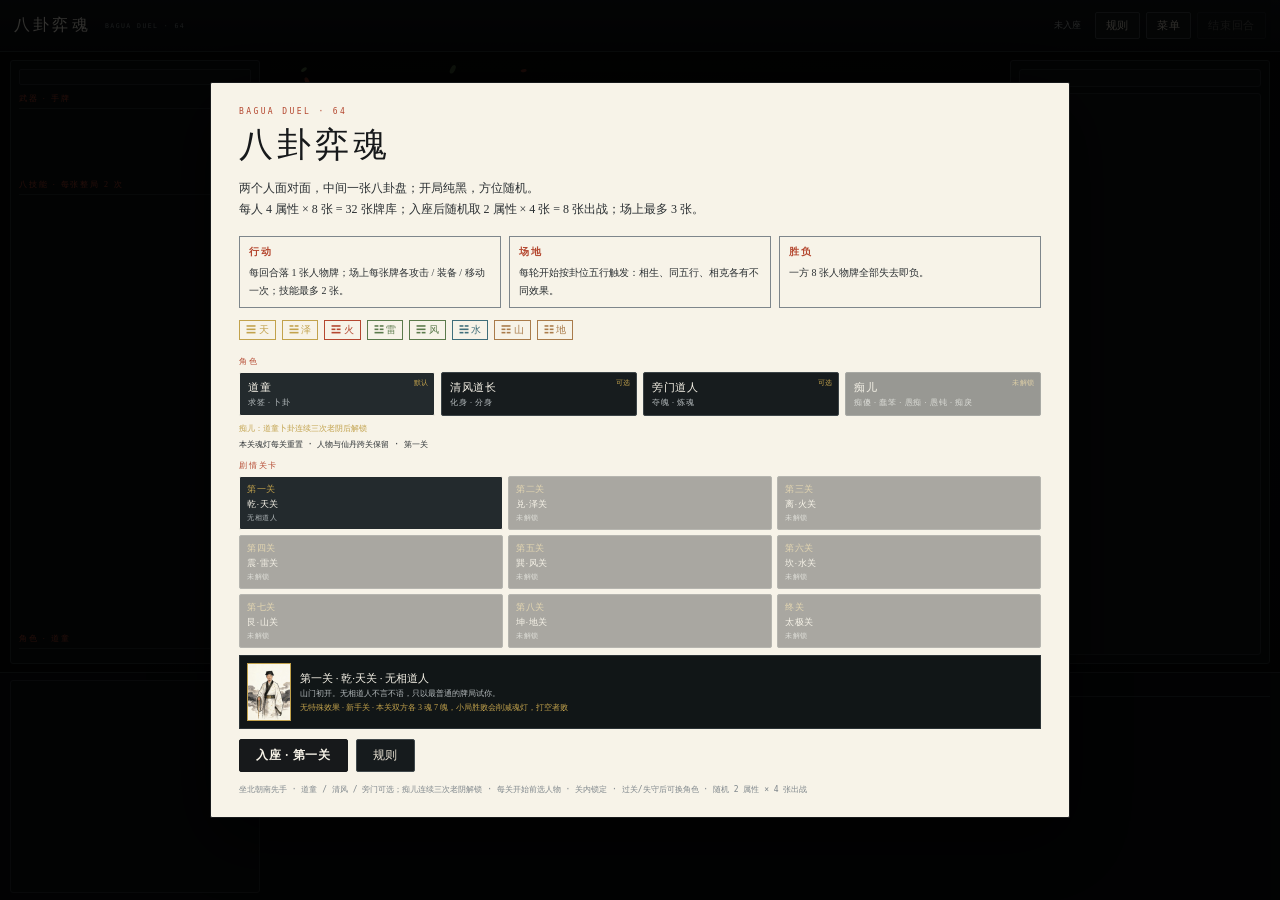
==== commit 31cf319b: "三魂七魄改为关卡内多小局进程 人物与仙丹为局外长期项；每关双方重新点亮 3 魂 7 魄，小局失败方失一魂或两魄并继续下一场，魂灯打空/只剩一魂一魄再败/清风最后一魂化身阵亡时结束本关。过关或失守后回选" ====
--- a/index.html
+++ b/index.html
@@ -4,7 +4,7 @@
   <meta charset="UTF-8">
   <meta name="viewport" content="width=device-width, initial-scale=1.0">
   <title>八卦弈魂 · 64</title>
-  <link rel="stylesheet" href="styles.css?v=20261023u">
+  <link rel="stylesheet" href="styles.css?v=20261023y">
 </head>
 <body>
   <div id="app">
@@ -60,12 +60,12 @@
     <div class="termflash" id="termFlash"></div>
   </div>
 
-  <script src="src/data.js?v=20261023u"></script>
-  <script src="src/meta.js?v=20261023u"></script>
-  <script src="src/blessings.js?v=20261023u"></script>
-  <script src="src/campaign.js?v=20261023u"></script>
-  <script src="src/engine.js?v=20261023u"></script>
-  <script src="src/ai.js?v=20261023u"></script>
-  <script src="src/ui.js?v=20261023u"></script>
+  <script src="src/data.js?v=20261023y"></script>
+  <script src="src/meta.js?v=20261023y"></script>
+  <script src="src/blessings.js?v=20261023y"></script>
+  <script src="src/campaign.js?v=20261023y"></script>
+  <script src="src/engine.js?v=20261023y"></script>
+  <script src="src/ai.js?v=20261023y"></script>
+  <script src="src/ui.js?v=20261023y"></script>
 </body>
 </html>
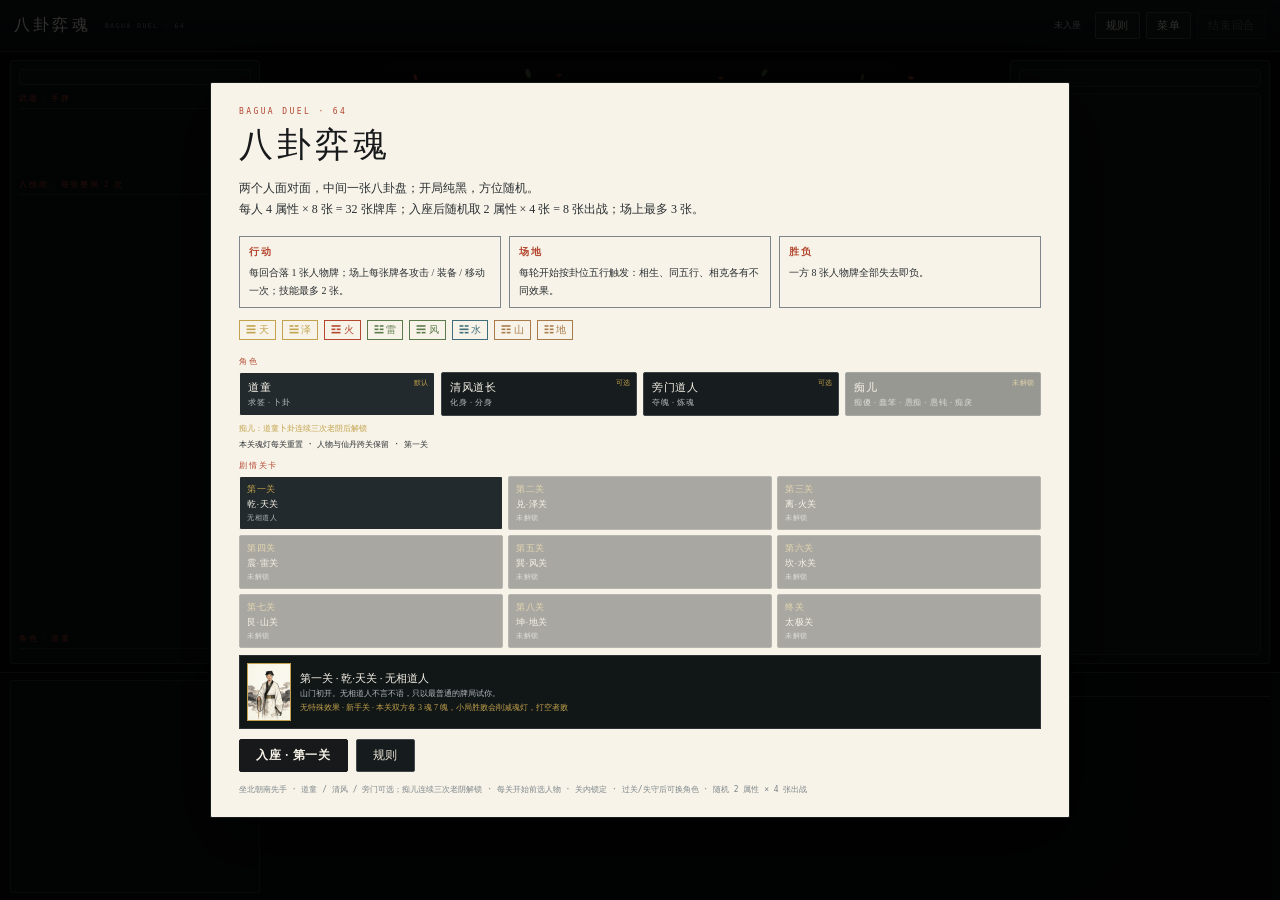
==== commit e0669bae: "关卡进度存档、魂灯效果面板与本地天地缓缓 退出未结束关卡后保存双方魂灯、场次与人物；同关同人物可续关，换关/换人先提示并重置本关。新增魂灯面板显示失魂失魄的缓冲与减益效果。本地 BGM 换为天地缓缓（" ====
--- a/index.html
+++ b/index.html
@@ -4,7 +4,7 @@
   <meta charset="UTF-8">
   <meta name="viewport" content="width=device-width, initial-scale=1.0">
   <title>八卦弈魂 · 64</title>
-  <link rel="stylesheet" href="styles.css?v=20261023y">
+  <link rel="stylesheet" href="styles.css?v=20261023aa">
 </head>
 <body>
   <div id="app">
@@ -60,12 +60,12 @@
     <div class="termflash" id="termFlash"></div>
   </div>
 
-  <script src="src/data.js?v=20261023y"></script>
-  <script src="src/meta.js?v=20261023y"></script>
-  <script src="src/blessings.js?v=20261023y"></script>
-  <script src="src/campaign.js?v=20261023y"></script>
-  <script src="src/engine.js?v=20261023y"></script>
-  <script src="src/ai.js?v=20261023y"></script>
-  <script src="src/ui.js?v=20261023y"></script>
+  <script src="src/data.js?v=20261023aa"></script>
+  <script src="src/meta.js?v=20261023aa"></script>
+  <script src="src/blessings.js?v=20261023aa"></script>
+  <script src="src/campaign.js?v=20261023aa"></script>
+  <script src="src/engine.js?v=20261023aa"></script>
+  <script src="src/ai.js?v=20261023aa"></script>
+  <script src="src/ui.js?v=20261023aa"></script>
 </body>
 </html>
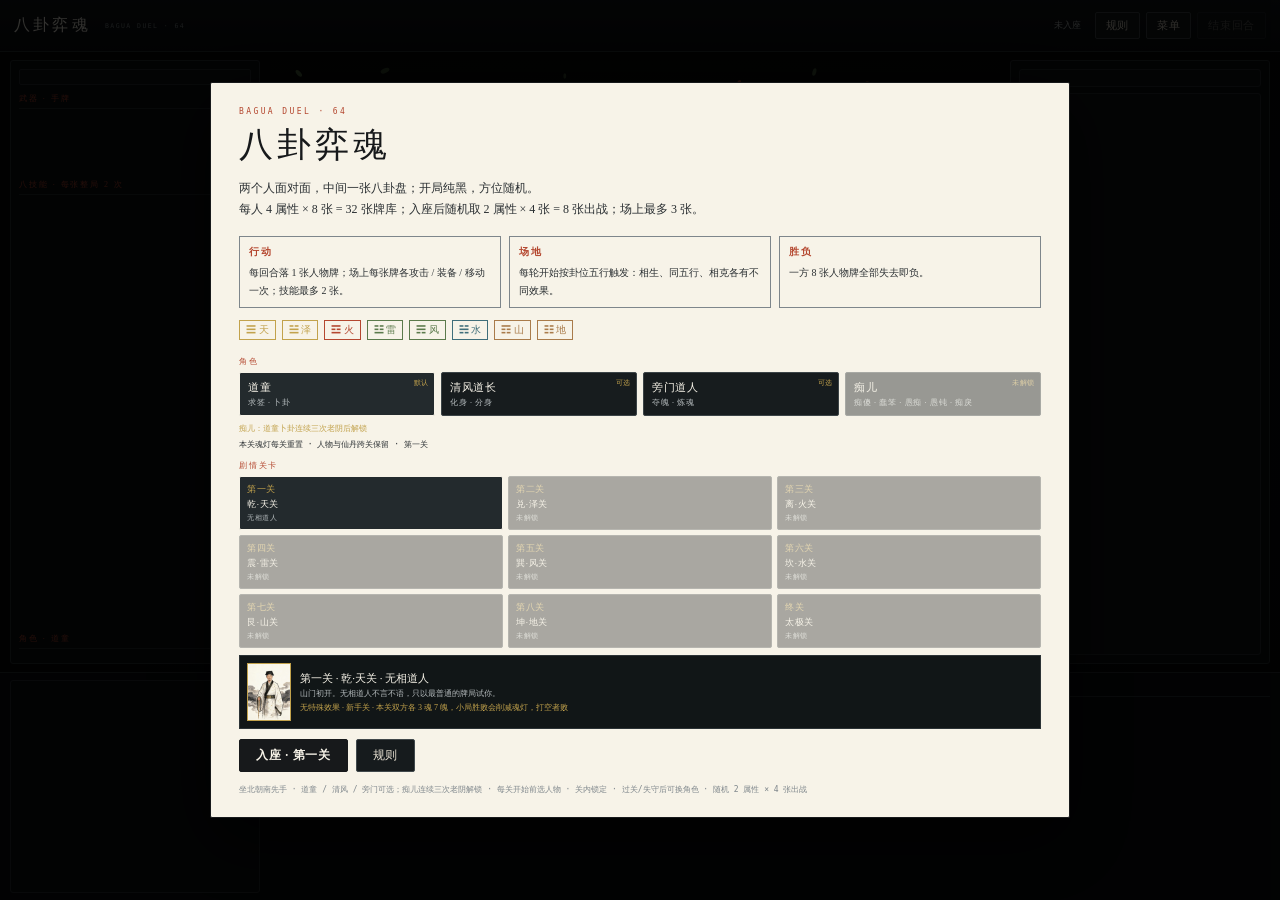
==== commit 6813d709: "规则页补充三魂七魄效果并提高对比度 规则页列出三魂七魄失去后的缓冲/减益效果与持续时间；深色面板文字改为高对比亮色，规则字号放大。" ====
--- a/index.html
+++ b/index.html
@@ -4,7 +4,7 @@
   <meta charset="UTF-8">
   <meta name="viewport" content="width=device-width, initial-scale=1.0">
   <title>八卦弈魂 · 64</title>
-  <link rel="stylesheet" href="styles.css?v=20261023aa">
+  <link rel="stylesheet" href="styles.css?v=20261023ac">
 </head>
 <body>
   <div id="app">
@@ -60,12 +60,12 @@
     <div class="termflash" id="termFlash"></div>
   </div>
 
-  <script src="src/data.js?v=20261023aa"></script>
-  <script src="src/meta.js?v=20261023aa"></script>
-  <script src="src/blessings.js?v=20261023aa"></script>
-  <script src="src/campaign.js?v=20261023aa"></script>
-  <script src="src/engine.js?v=20261023aa"></script>
-  <script src="src/ai.js?v=20261023aa"></script>
-  <script src="src/ui.js?v=20261023aa"></script>
+  <script src="src/data.js?v=20261023ac"></script>
+  <script src="src/meta.js?v=20261023ac"></script>
+  <script src="src/blessings.js?v=20261023ac"></script>
+  <script src="src/campaign.js?v=20261023ac"></script>
+  <script src="src/engine.js?v=20261023ac"></script>
+  <script src="src/ai.js?v=20261023ac"></script>
+  <script src="src/ui.js?v=20261023ac"></script>
 </body>
 </html>
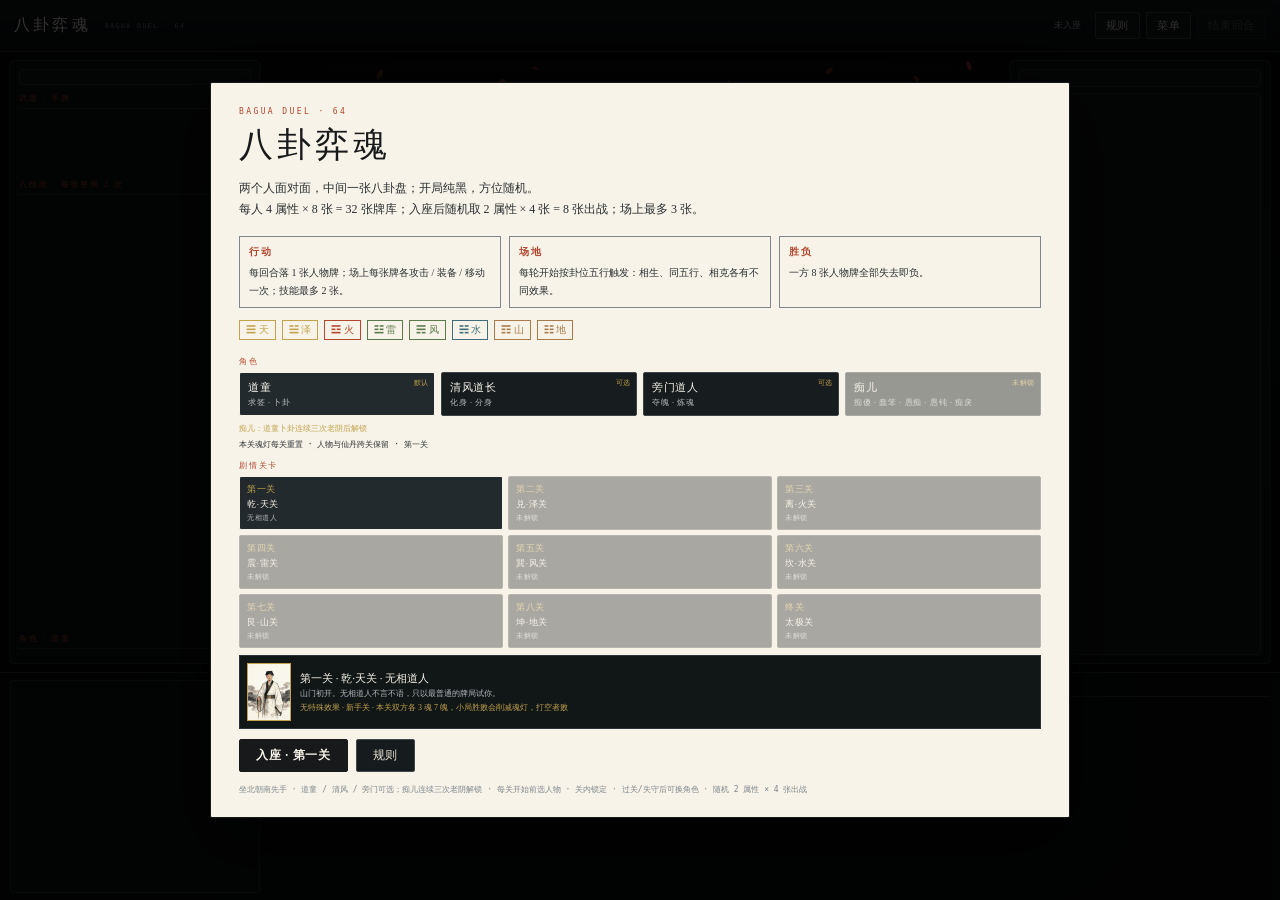
==== commit 732e9a4f: "修正三魂七魄时长、痴儿延迟与献祭上限 失魂缓冲2小局、失魄3小局；痴儿各+1并再延后减益1局。献祭每次得1祭力，伪魂2/伪魄1，祭力够炼化当前失魂失魄或满24张即停止。规则页补全效果、时长与献祭说明，" ====
--- a/index.html
+++ b/index.html
@@ -4,7 +4,7 @@
   <meta charset="UTF-8">
   <meta name="viewport" content="width=device-width, initial-scale=1.0">
   <title>八卦弈魂 · 64</title>
-  <link rel="stylesheet" href="styles.css?v=20261023ac">
+  <link rel="stylesheet" href="styles.css?v=20261023ae">
 </head>
 <body>
   <div id="app">
@@ -60,12 +60,12 @@
     <div class="termflash" id="termFlash"></div>
   </div>
 
-  <script src="src/data.js?v=20261023ac"></script>
-  <script src="src/meta.js?v=20261023ac"></script>
-  <script src="src/blessings.js?v=20261023ac"></script>
-  <script src="src/campaign.js?v=20261023ac"></script>
-  <script src="src/engine.js?v=20261023ac"></script>
-  <script src="src/ai.js?v=20261023ac"></script>
-  <script src="src/ui.js?v=20261023ac"></script>
+  <script src="src/data.js?v=20261023ae"></script>
+  <script src="src/meta.js?v=20261023ae"></script>
+  <script src="src/blessings.js?v=20261023ae"></script>
+  <script src="src/campaign.js?v=20261023ae"></script>
+  <script src="src/engine.js?v=20261023ae"></script>
+  <script src="src/ai.js?v=20261023ae"></script>
+  <script src="src/ui.js?v=20261023ae"></script>
 </body>
 </html>
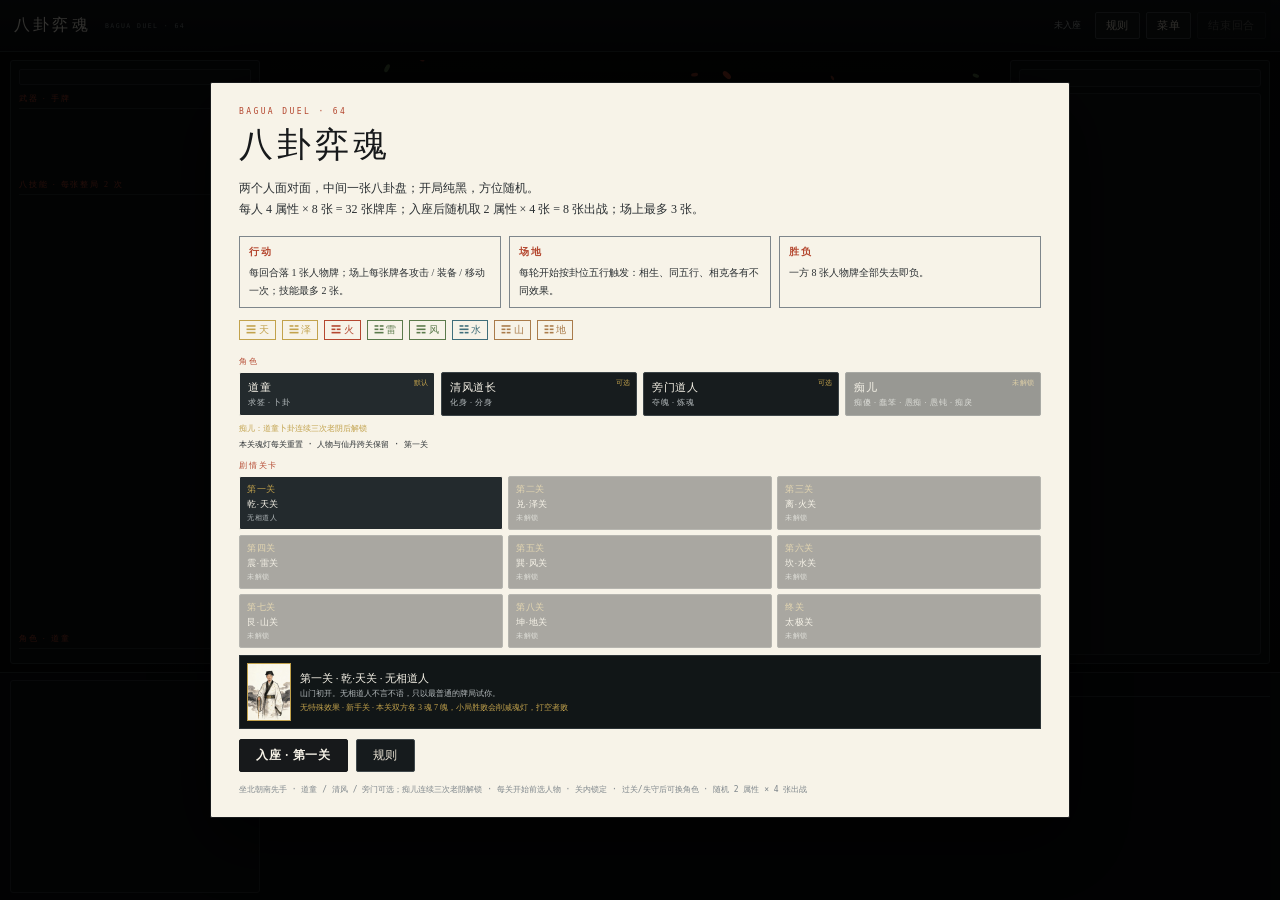
==== commit 8f79d918: "TapTap 竖屏优先与横屏触控皮肤 Android 首发锁定竖屏；手机竖屏保留页签和卡牌介绍。保留 ?tap=1 横屏触控预览，横屏采用顶栏/棋盘/底部手牌/两侧折叠信息，短屏再压缩。" ====
--- a/index.html
+++ b/index.html
@@ -4,7 +4,7 @@
   <meta charset="UTF-8">
   <meta name="viewport" content="width=device-width, initial-scale=1.0">
   <title>八卦弈魂 · 64</title>
-  <link rel="stylesheet" href="styles.css?v=20261023ae">
+  <link rel="stylesheet" href="styles.css?v=20261023ao">
 </head>
 <body>
   <div id="app">
@@ -60,12 +60,12 @@
     <div class="termflash" id="termFlash"></div>
   </div>
 
-  <script src="src/data.js?v=20261023ae"></script>
-  <script src="src/meta.js?v=20261023ae"></script>
-  <script src="src/blessings.js?v=20261023ae"></script>
-  <script src="src/campaign.js?v=20261023ae"></script>
-  <script src="src/engine.js?v=20261023ae"></script>
-  <script src="src/ai.js?v=20261023ae"></script>
-  <script src="src/ui.js?v=20261023ae"></script>
+  <script src="src/data.js?v=20261023ao"></script>
+  <script src="src/meta.js?v=20261023ao"></script>
+  <script src="src/blessings.js?v=20261023ao"></script>
+  <script src="src/campaign.js?v=20261023ao"></script>
+  <script src="src/engine.js?v=20261023ao"></script>
+  <script src="src/ai.js?v=20261023ao"></script>
+  <script src="src/ui.js?v=20261023ao"></script>
 </body>
 </html>
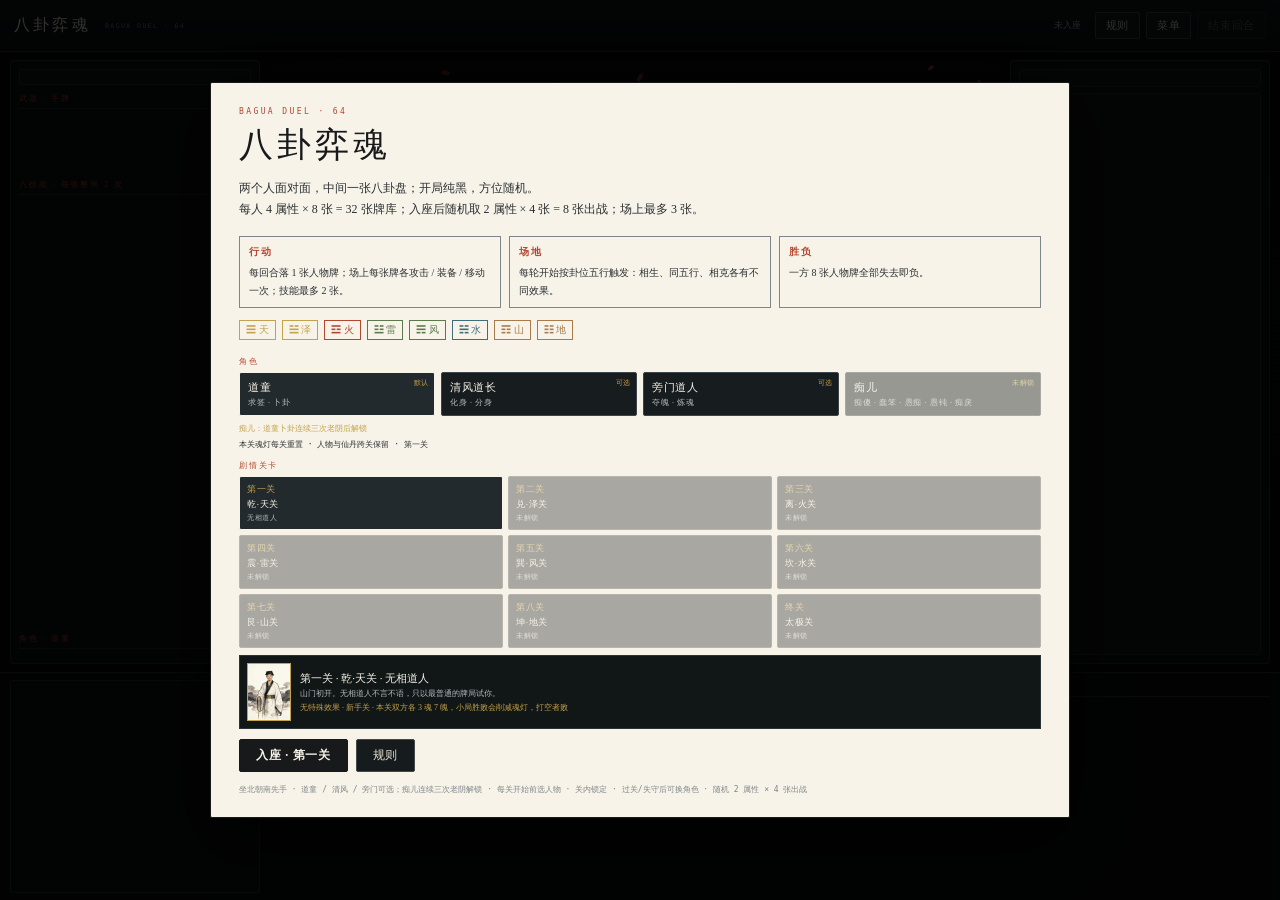
==== commit 1df1beaa: "竖屏截图整理并隐藏空白介绍区 手机竖屏未选牌时不显示空白介绍框，选中后显示卡牌详情；更新 TapTap 三张商店截图路径和资质说明。" ====
--- a/index.html
+++ b/index.html
@@ -4,7 +4,7 @@
   <meta charset="UTF-8">
   <meta name="viewport" content="width=device-width, initial-scale=1.0">
   <title>八卦弈魂 · 64</title>
-  <link rel="stylesheet" href="styles.css?v=20261023ao">
+  <link rel="stylesheet" href="styles.css?v=20261023ap">
 </head>
 <body>
   <div id="app">
@@ -60,12 +60,12 @@
     <div class="termflash" id="termFlash"></div>
   </div>
 
-  <script src="src/data.js?v=20261023ao"></script>
-  <script src="src/meta.js?v=20261023ao"></script>
-  <script src="src/blessings.js?v=20261023ao"></script>
-  <script src="src/campaign.js?v=20261023ao"></script>
-  <script src="src/engine.js?v=20261023ao"></script>
-  <script src="src/ai.js?v=20261023ao"></script>
-  <script src="src/ui.js?v=20261023ao"></script>
+  <script src="src/data.js?v=20261023ap"></script>
+  <script src="src/meta.js?v=20261023ap"></script>
+  <script src="src/blessings.js?v=20261023ap"></script>
+  <script src="src/campaign.js?v=20261023ap"></script>
+  <script src="src/engine.js?v=20261023ap"></script>
+  <script src="src/ai.js?v=20261023ap"></script>
+  <script src="src/ui.js?v=20261023ap"></script>
 </body>
 </html>
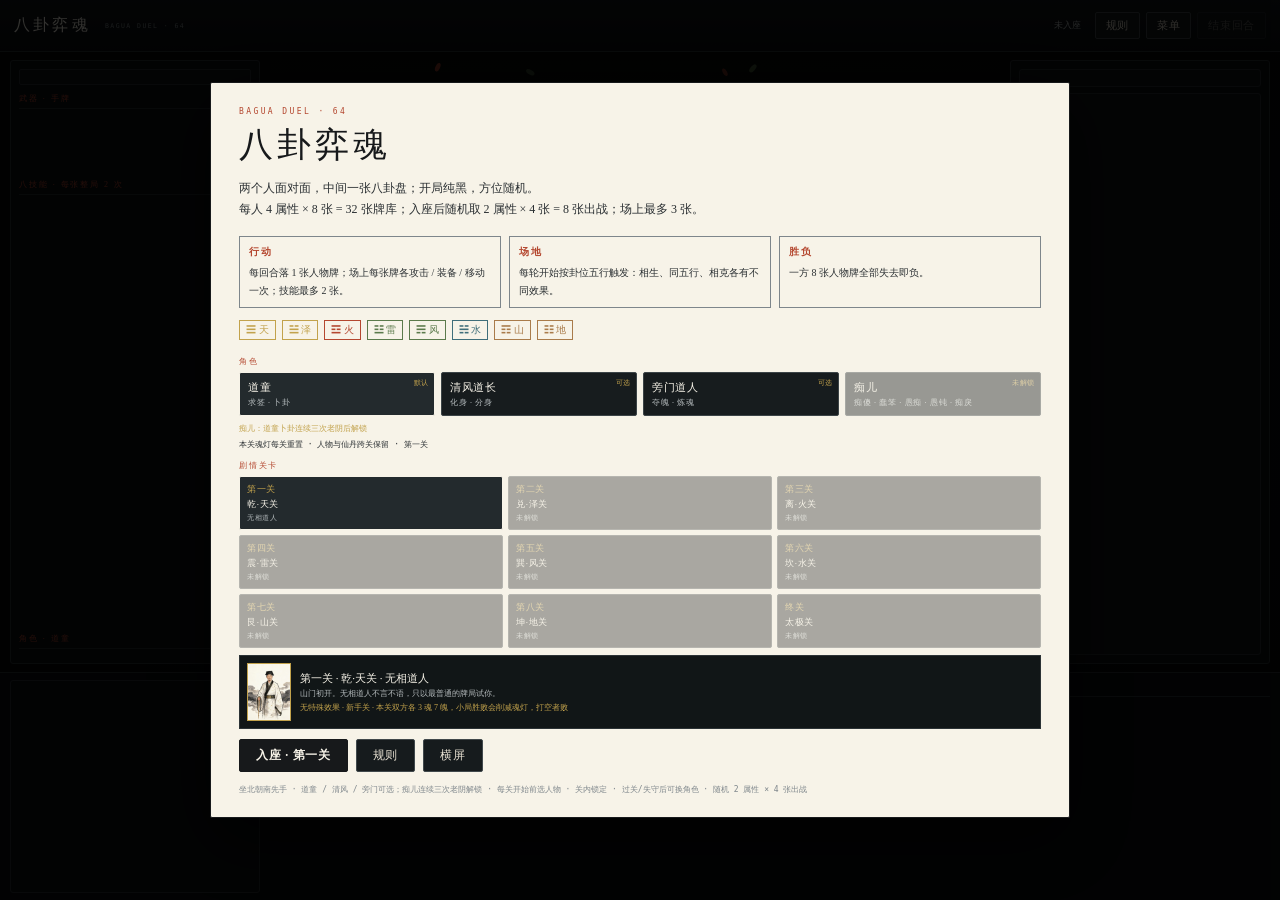
==== commit c408192b: "加入横竖屏切换与动画版宣传片 开始页和暂停菜单可切换竖屏/横屏，Android 原生方向桥接；短横屏布局适配。新增 vibe.html 动画预告页和 15 秒 1280x720 动画宣传片。" ====
--- a/index.html
+++ b/index.html
@@ -4,7 +4,7 @@
   <meta charset="UTF-8">
   <meta name="viewport" content="width=device-width, initial-scale=1.0">
   <title>八卦弈魂 · 64</title>
-  <link rel="stylesheet" href="styles.css?v=20261023ap">
+  <link rel="stylesheet" href="styles.css?v=20261023aq">
 </head>
 <body>
   <div id="app">
@@ -60,12 +60,12 @@
     <div class="termflash" id="termFlash"></div>
   </div>
 
-  <script src="src/data.js?v=20261023ap"></script>
-  <script src="src/meta.js?v=20261023ap"></script>
-  <script src="src/blessings.js?v=20261023ap"></script>
-  <script src="src/campaign.js?v=20261023ap"></script>
-  <script src="src/engine.js?v=20261023ap"></script>
-  <script src="src/ai.js?v=20261023ap"></script>
-  <script src="src/ui.js?v=20261023ap"></script>
+  <script src="src/data.js?v=20261023aq"></script>
+  <script src="src/meta.js?v=20261023aq"></script>
+  <script src="src/blessings.js?v=20261023aq"></script>
+  <script src="src/campaign.js?v=20261023aq"></script>
+  <script src="src/engine.js?v=20261023aq"></script>
+  <script src="src/ai.js?v=20261023aq"></script>
+  <script src="src/ui.js?v=20261023aq"></script>
 </body>
 </html>
